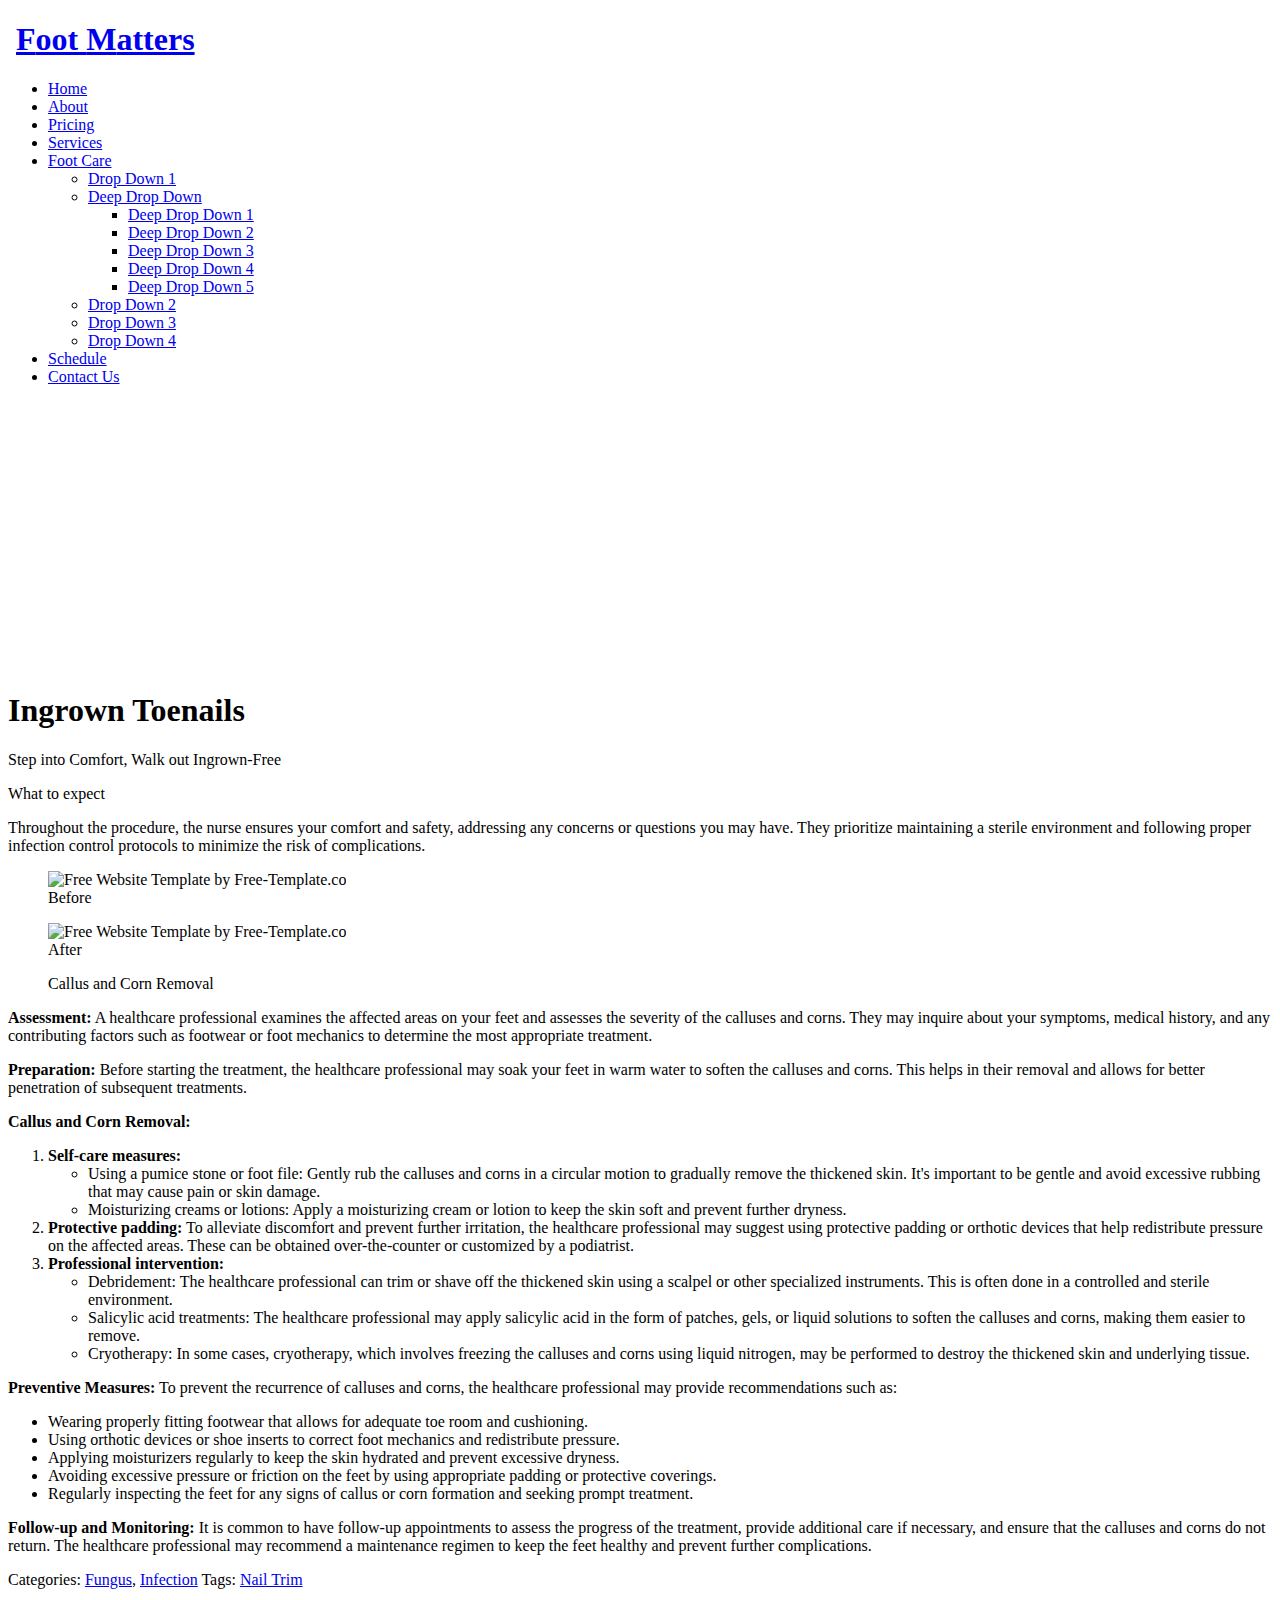
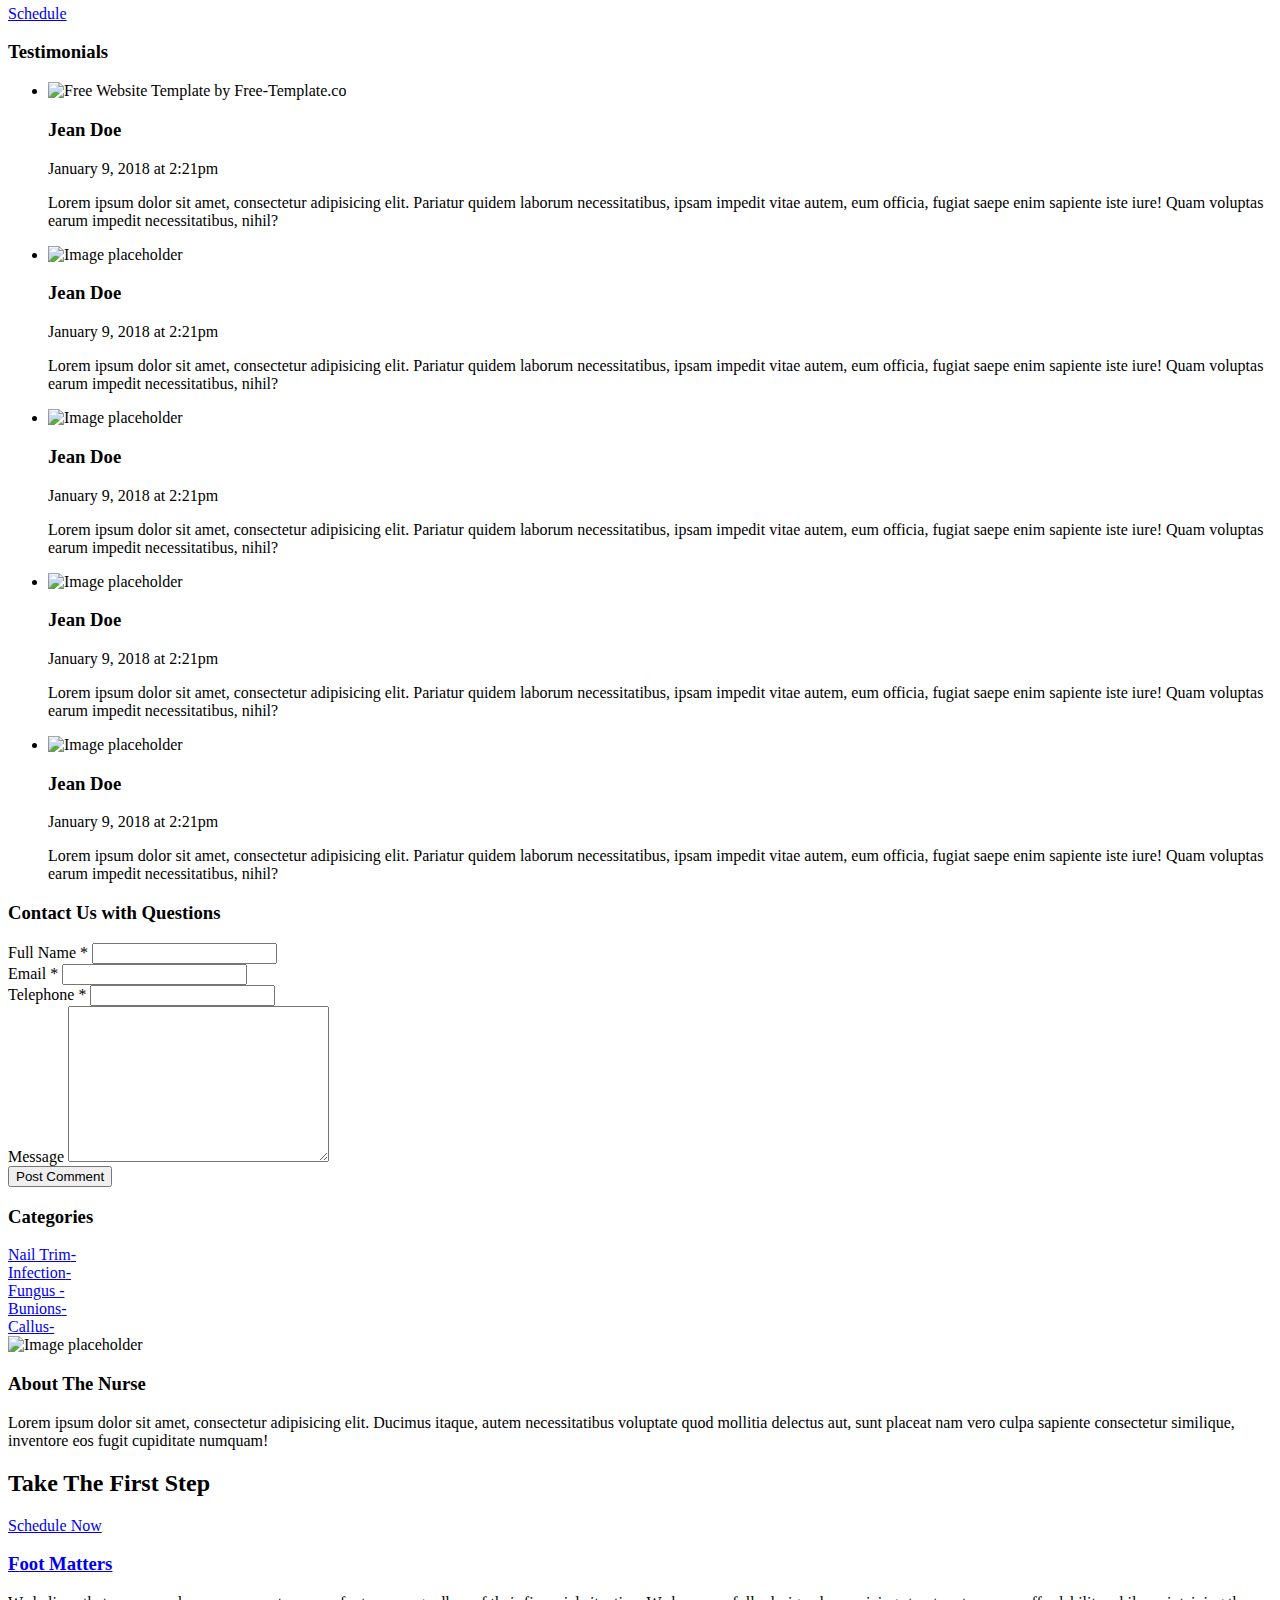
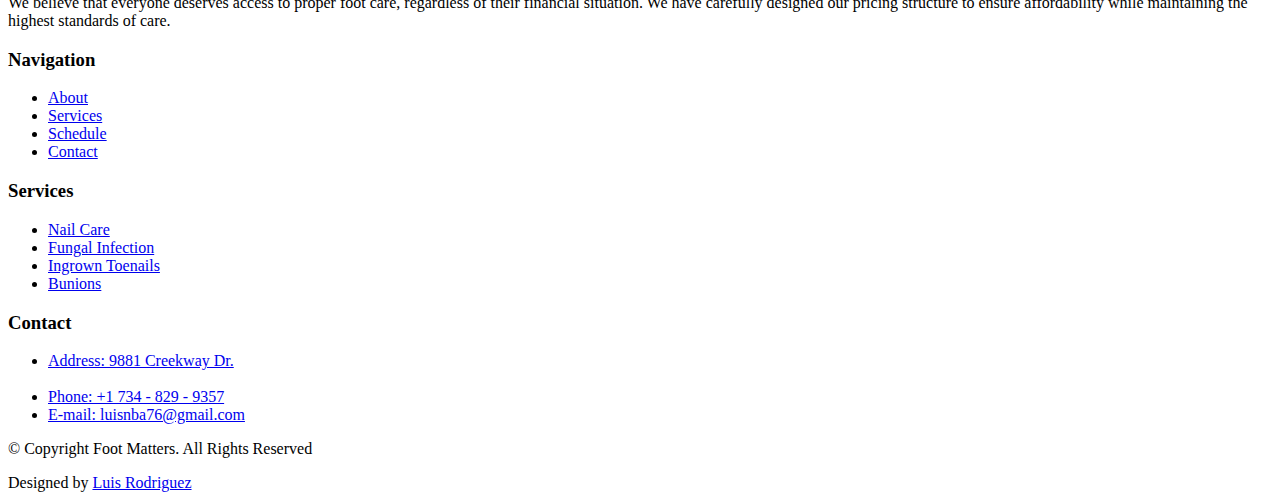
==== blog-callus.html @ 432660a7 "Add files via upload" ====
<!DOCTYPE html>
<html lang="en">

<head>
  <meta charset="utf-8">
  <meta content="width=device-width, initial-scale=1.0" name="viewport">

  <title>Foot matters | Home</title>
  <meta content="" name="description">
  <meta content="" name="keywords">

  <!-- Favicons -->
  <link href="assets/img/footlogoo1.png" rel="icon">
  <link href="assets/img/footlogoo1.png" rel="apple-touch-icon">

  <!-- Google Fonts -->
  <link href="https://fonts.googleapis.com/css?family=Roboto:300,300i,400,400i,500,500i,600,600i,700,700i|Poppins:300,300i,400,400i,500,500i,600,600i,700,700i" rel="stylesheet">
  <link rel="preconnect" href="https://fonts.googleapis.com">
<link rel="preconnect" href="https://fonts.gstatic.com" crossorigin>
<link href="https://fonts.googleapis.com/css2?family=Great+Vibes&display=swap" rel="stylesheet">

  <!-- Vendor CSS Files -->
  <link href="assets/vendor/aos/aos.css" rel="stylesheet">
  <link href="assets/vendor/bootstrap/css/bootstrap.min.css" rel="stylesheet">
  <link href="assets/vendor/bootstrap-icons/bootstrap-icons.css" rel="stylesheet">
  <link href="assets/vendor/boxicons/css/boxicons.min.css" rel="stylesheet">
  <link href="assets/vendor/swiper/swiper-bundle.min.css" rel="stylesheet">

  <!-- Template Main CSS File -->
  <link href="assets/css/style.css" rel="stylesheet">

  <!-- =======================================================
  Luis Rodriguez
  ======================================================== -->
</head>

<body>

  <!-- ======= Header ======= -->
  <header id="header" class="fixed-top d-flex align-items-center">
    <div class="container d-flex justify-content-between align-items-center">

      <div class="logo">
        <h1><a href="index.html"><img src="assets/img/whitelogo.png" alt="" class="img-fluid"></a>&nbsp;<a href="index.html"><span class="let">F</span>oot <span class="let">M</span>atters</a></h1>
        <!-- Uncomment below if you prefer to use an image logo -->
        
      </div>

      <nav id="navbar" class="navbar">
        <ul>
          <li><a href="index.html">Home</a></li>
          <li><a href="features.html">About</a></li>
          <li><a href="pricing.html">Pricing</a></li>
          <li><a class="active " href="blog.html">Services</a></li>
          <li class="dropdown"><a href="#"><span>Foot Care</span> <i class="bi bi-chevron-down"></i></a>
            <ul>
              <li><a href="#">Drop Down 1</a></li>
              <li class="dropdown"><a href="#"><span>Deep Drop Down</span> <i class="bi bi-chevron-right"></i></a>
                <ul>
                  <li><a href="#">Deep Drop Down 1</a></li>
                  <li><a href="#">Deep Drop Down 2</a></li>
                  <li><a href="#">Deep Drop Down 3</a></li>
                  <li><a href="#">Deep Drop Down 4</a></li>
                  <li><a href="#">Deep Drop Down 5</a></li>
                </ul>
              </li>
              <li><a href="#">Drop Down 2</a></li>
              <li><a href="#">Drop Down 3</a></li>
              <li><a href="#">Drop Down 4</a></li>
            </ul>
          </li>
          <li><a href="https://foot-matters.ca1.cliniko.com/users/sign_in">Schedule</a></li>
          <li><a href="contact.html">Contact Us</a></li>
        </ul>
        <i class="bi bi-list mobile-nav-toggle"></i>
      </nav><!-- .navbar -->

    </div>
  </header><!-- End Header -->
  <main id="main">

    <!-- ======= Single Blog Section ======= -->
    <section class="hero-section inner-page">
      <div class="wave">

        <svg width="1920px" height="265px" viewBox="0 0 1920 265" version="1.1" xmlns="http://www.w3.org/2000/svg" xmlns:xlink="http://www.w3.org/1999/xlink">
          <g id="Page-1" stroke="none" stroke-width="1" fill="none" fill-rule="evenodd">
            <g id="Apple-TV" transform="translate(0.000000, -402.000000)" fill="#FFFFFF">
              <path d="M0,439.134243 C175.04074,464.89273 327.944386,477.771974 458.710937,477.771974 C654.860765,477.771974 870.645295,442.632362 1205.9828,410.192501 C1429.54114,388.565926 1667.54687,411.092417 1920,477.771974 L1920,667 L1017.15166,667 L0,667 L0,439.134243 Z" id="Path"></path>
            </g>
          </g>
        </svg>

      </div>

      <div class="container">
        <div class="row align-items-center">
          <div class="col-12">
            <div class="row justify-content-center">
              <div class="col-md-10 text-center hero-text">
                <h1 data-aos="fade-up" data-aos-delay="">Ingrown Toenails</h1>
                <p class="mb-5" data-aos="fade-up" data-aos-delay="100">Step into Comfort, Walk out Ingrown-Free</p>
              </div>
            </div>
          </div>
        </div>
      </div>

    </section>

    <section class="site-section mb-4">
      <div class="container">
        <div class="row">
          <div class="col-md-8 blog-content">

            <p class="lead mb-5">What to expect</p>
            <p>
              Throughout the procedure, the nurse ensures your comfort and safety, addressing any concerns or questions you may have. They prioritize maintaining a sterile environment and following proper infection control protocols to minimize the risk of complications.
            </p>

            <div class="row mb-5">
              <div class="col-md-6">
                <figure><img src="assets/img/callusb4.png" alt="Free Website Template by Free-Template.co" class="img-fluid">
                  <figcaption>Before</figcaption>
                </figure>
              </div>
              <div class="col-md-6">
                <figure><img src="assets/img/callusafter1.png" alt="Free Website Template by Free-Template.co" class="img-fluid">
                  <figcaption>After</figcaption>
                </figure>
              </div>
            </div>

            <blockquote>
              <p>
              Callus and Corn Removal
              </p>
            </blockquote>
            <p><strong>Assessment:</strong> A healthcare professional examines the affected areas on your feet and assesses the severity of the calluses and corns. They may inquire about your symptoms, medical history, and any contributing factors such as footwear or foot mechanics to determine the most appropriate treatment.</p>

            <p><strong>Preparation:</strong> Before starting the treatment, the healthcare professional may soak your feet in warm water to soften the calluses and corns. This helps in their removal and allows for better penetration of subsequent treatments.</p>
            
            <p><strong>Callus and Corn Removal:</strong></p>
            <ol>
              <li><strong>Self-care measures:</strong>
                <ul>
                  <li>Using a pumice stone or foot file: Gently rub the calluses and corns in a circular motion to gradually remove the thickened skin. It's important to be gentle and avoid excessive rubbing that may cause pain or skin damage.</li>
                  <li>Moisturizing creams or lotions: Apply a moisturizing cream or lotion to keep the skin soft and prevent further dryness.</li>
                </ul>
              </li>
              
              <li><strong>Protective padding:</strong> To alleviate discomfort and prevent further irritation, the healthcare professional may suggest using protective padding or orthotic devices that help redistribute pressure on the affected areas. These can be obtained over-the-counter or customized by a podiatrist.</li>
              
              <li><strong>Professional intervention:</strong>
                <ul>
                  <li>Debridement: The healthcare professional can trim or shave off the thickened skin using a scalpel or other specialized instruments. This is often done in a controlled and sterile environment.</li>
                  <li>Salicylic acid treatments: The healthcare professional may apply salicylic acid in the form of patches, gels, or liquid solutions to soften the calluses and corns, making them easier to remove.</li>
                  <li>Cryotherapy: In some cases, cryotherapy, which involves freezing the calluses and corns using liquid nitrogen, may be performed to destroy the thickened skin and underlying tissue.</li>
                </ul>
              </li>
            </ol>
            
            <p><strong>Preventive Measures:</strong> To prevent the recurrence of calluses and corns, the healthcare professional may provide recommendations such as:</p>
            <ul>
              <li>Wearing properly fitting footwear that allows for adequate toe room and cushioning.</li>
              <li>Using orthotic devices or shoe inserts to correct foot mechanics and redistribute pressure.</li>
              <li>Applying moisturizers regularly to keep the skin hydrated and prevent excessive dryness.</li>
              <li>Avoiding excessive pressure or friction on the feet by using appropriate padding or protective coverings.</li>
              <li>Regularly inspecting the feet for any signs of callus or corn formation and seeking prompt treatment.</li>
            </ul>
            
            <p><strong>Follow-up and Monitoring:</strong> It is common to have follow-up appointments to assess the progress of the treatment, provide additional care if necessary, and ensure that the calluses and corns do not return. The healthcare professional may recommend a maintenance regimen to keep the feet healthy and prevent further complications.</p>
            
            <!-- <p>Id similique, rem ipsam accusantium iusto dolores sit velit ex quas ea atque, molestiae. Sint, sed. Quisquam, suscipit! Quisquam quibusdam maiores fugiat eligendi eius consequuntur, molestiae saepe commodi expedita nemo!</p> -->
            <div class="pt-5">
              <p>Categories: <a href="#">Fungus</a>, <a href="#">Infection</a> Tags: <a href="#">Nail Trim</a>

                <p><a href="https://foot-matters.ca1.cliniko.com/users/sign_in" target="_blank" class="btn btn-primary btn-sm">Schedule</a></p>
            </div>

            <div class="pt-5">
              <h3 class="mb-5">Testimonials</h3>
              <ul class="comment-list">
                <li class="comment">
                  <div class="vcard bio">
                    <img src="assets/img/person_1.jpg" alt="Free Website Template by Free-Template.co">
                  </div>
                  <div class="comment-body">
                    <h3>Jean Doe</h3>
                    <div class="meta">January 9, 2018 at 2:21pm</div>
                    <p>Lorem ipsum dolor sit amet, consectetur adipisicing elit. Pariatur quidem laborum necessitatibus, ipsam impedit vitae autem, eum officia, fugiat saepe enim sapiente iste iure! Quam voluptas earum impedit necessitatibus, nihil?</p>
                    <!-- <p><a href="#" class="reply">Reply</a></p> -->
                  </div>
                </li>

                <li class="comment">
                  <div class="vcard bio">
                    <img src="assets/img/person_1.jpg" alt="Image placeholder">
                  </div>
                  <div class="comment-body">
                    <h3>Jean Doe</h3>
                    <div class="meta">January 9, 2018 at 2:21pm</div>
                    <p>Lorem ipsum dolor sit amet, consectetur adipisicing elit. Pariatur quidem laborum necessitatibus, ipsam impedit vitae autem, eum officia, fugiat saepe enim sapiente iste iure! Quam voluptas earum impedit necessitatibus, nihil?</p>
                    <!-- <p><a href="#" class="reply">Reply</a></p> -->
                  </div>

                  <li class="comment">
                    <div class="vcard bio">
                      <img src="assets/img/person_1.jpg" alt="Image placeholder">
                    </div>
                    <div class="comment-body">
                      <h3>Jean Doe</h3>
                      <div class="meta">January 9, 2018 at 2:21pm</div>
                      <p>Lorem ipsum dolor sit amet, consectetur adipisicing elit. Pariatur quidem laborum necessitatibus, ipsam impedit vitae autem, eum officia, fugiat saepe enim sapiente iste iure! Quam voluptas earum impedit necessitatibus, nihil?</p>
                      <!-- <p><a href="#" class="reply">Reply</a></p> -->
                    </div>
                  </li>

                  <li class="comment">
                    <div class="vcard bio">
                      <img src="assets/img/person_1.jpg" alt="Image placeholder">
                    </div>
                    <div class="comment-body">
                      <h3>Jean Doe</h3>
                      <div class="meta">January 9, 2018 at 2:21pm</div>
                      <p>Lorem ipsum dolor sit amet, consectetur adipisicing elit. Pariatur quidem laborum necessitatibus, ipsam impedit vitae autem, eum officia, fugiat saepe enim sapiente iste iure! Quam voluptas earum impedit necessitatibus, nihil?</p>
                      <!-- <p><a href="#" class="reply">Reply</a></p> -->
                    </div>
                  </li>

                
                </li>

                <li class="comment">
                  <div class="vcard bio">
                    <img src="assets/img/person_1.jpg" alt="Image placeholder">
                  </div>
                  <div class="comment-body">
                    <h3>Jean Doe</h3>
                    <div class="meta">January 9, 2018 at 2:21pm</div>
                    <p>Lorem ipsum dolor sit amet, consectetur adipisicing elit. Pariatur quidem laborum necessitatibus, ipsam impedit vitae autem, eum officia, fugiat saepe enim sapiente iste iure! Quam voluptas earum impedit necessitatibus, nihil?</p>
                    <!-- <p><a href="#" class="reply">Reply</a></p> -->
                  </div>
                </li>
              </ul>
              <!-- END comment-list -->

              <div class="comment-form-wrap pt-5">
                <h3 class="mb-5">Contact Us with Questions</h3>
                <form action="#" class="">
                  <div class="form-group">
                    <label for="name">Full Name *</label>
                    <input type="text" class="form-control" id="name">
                  </div>
                  <div class="form-group mt-3">
                    <label for="email">Email *</label>
                    <input type="email" class="form-control" id="email">
                  </div>
                  <div class="form-group mt-3">
                    <label for="website">Telephone *</label>
                    <input type="tel" class="form-control" id="website">
                  </div>

                  <div class="form-group mt-3">
                    <label for="message">Message</label>
                    <textarea name="" id="message" cols="30" rows="10" class="form-control"></textarea>
                  </div>
                  <div class="form-group mt-3">
                    <input type="submit" value="Post Comment" class="btn btn-primary">
                  </div>

                </form>
              </div>
            </div>

          </div>
          <div class="col-md-4 sidebar">
            <div class="sidebar-box">

              
              <!-- <form action="#" class="search-form">
                <div class="form-group">
                  <span class="icon fa fa-search"></span>
                  <input type="text" class="form-control" placeholder="Type a keyword and hit enter">
                </div>
              </form> -->

            </div>
            <div class="sidebar-box">
              <div class="categories">
                <h3>Categories</h3>
                <li><a href="#">Nail Trim<span>-</span></a></li>
                <li><a href="#">Infection<span>-</span></a></li>
                <li><a href="#">Fungus <span>-</span></a></li>
                <li><a href="#">Bunions<span>-</span></a></li>
                <li><a href="#">Callus<span>-</span></a></li>
              </div>
            </div>
            <div class="sidebar-box">
              <img src="assets/img/person_1.jpg" alt="Image placeholder" class="img-fluid mb-4">
              <h3>About The Nurse</h3>
              <p>Lorem ipsum dolor sit amet, consectetur adipisicing elit. Ducimus itaque, autem necessitatibus voluptate quod mollitia delectus aut, sunt placeat nam vero culpa sapiente consectetur similique, inventore eos fugit cupiditate numquam!</p>
              <!-- <p><a href="#" class="btn btn-primary btn-sm">Read More</a></p> -->
            </div>

            <!-- <div class="sidebar-box">
              <h3>Paragraph</h3>
              <p>Lorem ipsum dolor sit amet, consectetur adipisicing elit. Ducimus itaque, autem necessitatibus voluptate quod mollitia delectus aut, sunt placeat nam vero culpa sapiente consectetur similique, inventore eos fugit cupiditate numquam!</p>
            </div> -->
          </div>
        </div>
      </div>
    </section>

     <!-- ======= CTA Section ======= -->
     <section class="section cta-section">
      <div class="container">
        <div class="row align-items-center">
          <div class="col-md-6 me-auto text-center text-md-start mb-5 mb-md-0">
            <h2>Take The First Step</h2>
          </div>
          <div class="col-md-5 text-center text-md-end">
            <p><a href="https://foot-matters.ca1.cliniko.com/users/sign_in" class="btn btn-primary">Schedule Now</a></p>
          </div>
        </div>
      </div>
    </section><!-- End CTA Section -->

  </main><!-- End #main -->

  <!-- ======= Footer ======= -->
  <footer class="footer" role="contentinfo">
    <div class="container">
      <div class="row">
        <div class="col-md-4 mb-4 mb-md-0">
          <h3><img src="assets/img/footlogoo.png" alt="" class="logo1"><a href="index.html"><span class="let">F</span>oot <span class="let">M</span>atters</a></h3>
          <p>  We believe that everyone deserves access to proper foot care, 
            regardless of their financial situation. 
            We have carefully designed our pricing structure to ensure 
            affordability while maintaining the highest standards of care.
          </p>
          <p class="social">
            <a href="#"><span class="bi bi-twitter"></span></a>
            <a href="#"><span class="bi bi-facebook"></span></a>
            <a href="#"><span class="bi bi-instagram"></span></a>
            <a href="#"><span class="bi bi-linkedin"></span></a>
          </p>
        </div>
        <div class="col-md-7 ms-auto">
          <div class="row site-section pt-0">
            <div class="col-md-4 mb-4 mb-md-0">
              <h3>Navigation</h3>
              <ul class="list-unstyled">
                <li><a href="features.html">About</a></li>
                <li><a href="blog.html">Services</a></li>
                <li><a href="https://foot-matters.ca1.cliniko.com/users/sign_in">Schedule</a></li>
                <li><a href="contact.html">Contact</a></li>
              </ul>
            </div>
            <div class="col-md-4 mb-4 mb-md-0">
              <h3>Services</h3>
              <ul class="list-unstyled">
                <li><a href="#">Nail Care</a></li>
                <li><a href="#">Fungal Infection</a></li>
                <li><a href="#">Ingrown Toenails</a></li>
                <li><a href="#">Bunions</a></li>
              </ul>
            </div>
            <div class="col-md-4 mb-4 mb-md-0">
              <h3>Contact</h3>
              <ul class="list-unstyled">
                <li><a href="contact.html">Address: 9881 Creekway Dr.</a></li>

                <br/>
              
                <li><a href="contact.html">Phone: +1 734 - 829 - 9357</a></li>
                
                <li><a href="contact.html">E-mail: <span>luisnba76@gmail.com</span></a></li>
              </ul>
            </div>
          </div>
        </div>
      </div>

      <div class="row justify-content-center text-center">
        <div class="col-md-7">
          <p class="copyright">&copy; Copyright Foot Matters. All Rights Reserved</p>
          <div class="credits">
            <!--
            Luis Rodriguez
          -->
            Designed by <a href="https://luis-portfolio-main.netlify.app/">Luis Rodriguez</a>
          </div>
        </div>
      </div>

    </div>
  </footer>

  <a href="#" class="back-to-top d-flex align-items-center justify-content-center"><i class="bi bi-arrow-up-short"></i></a>

  <!-- Vendor JS Files -->
  <script src="assets/vendor/aos/aos.js"></script>
  <script src="assets/vendor/bootstrap/js/bootstrap.bundle.min.js"></script>
  <script src="assets/vendor/swiper/swiper-bundle.min.js"></script>
  <script src="assets/vendor/php-email-form/validate.js"></script>

  <!-- Template Main JS File -->
  <script src="assets/js/main.js"></script>

</body>

</html>
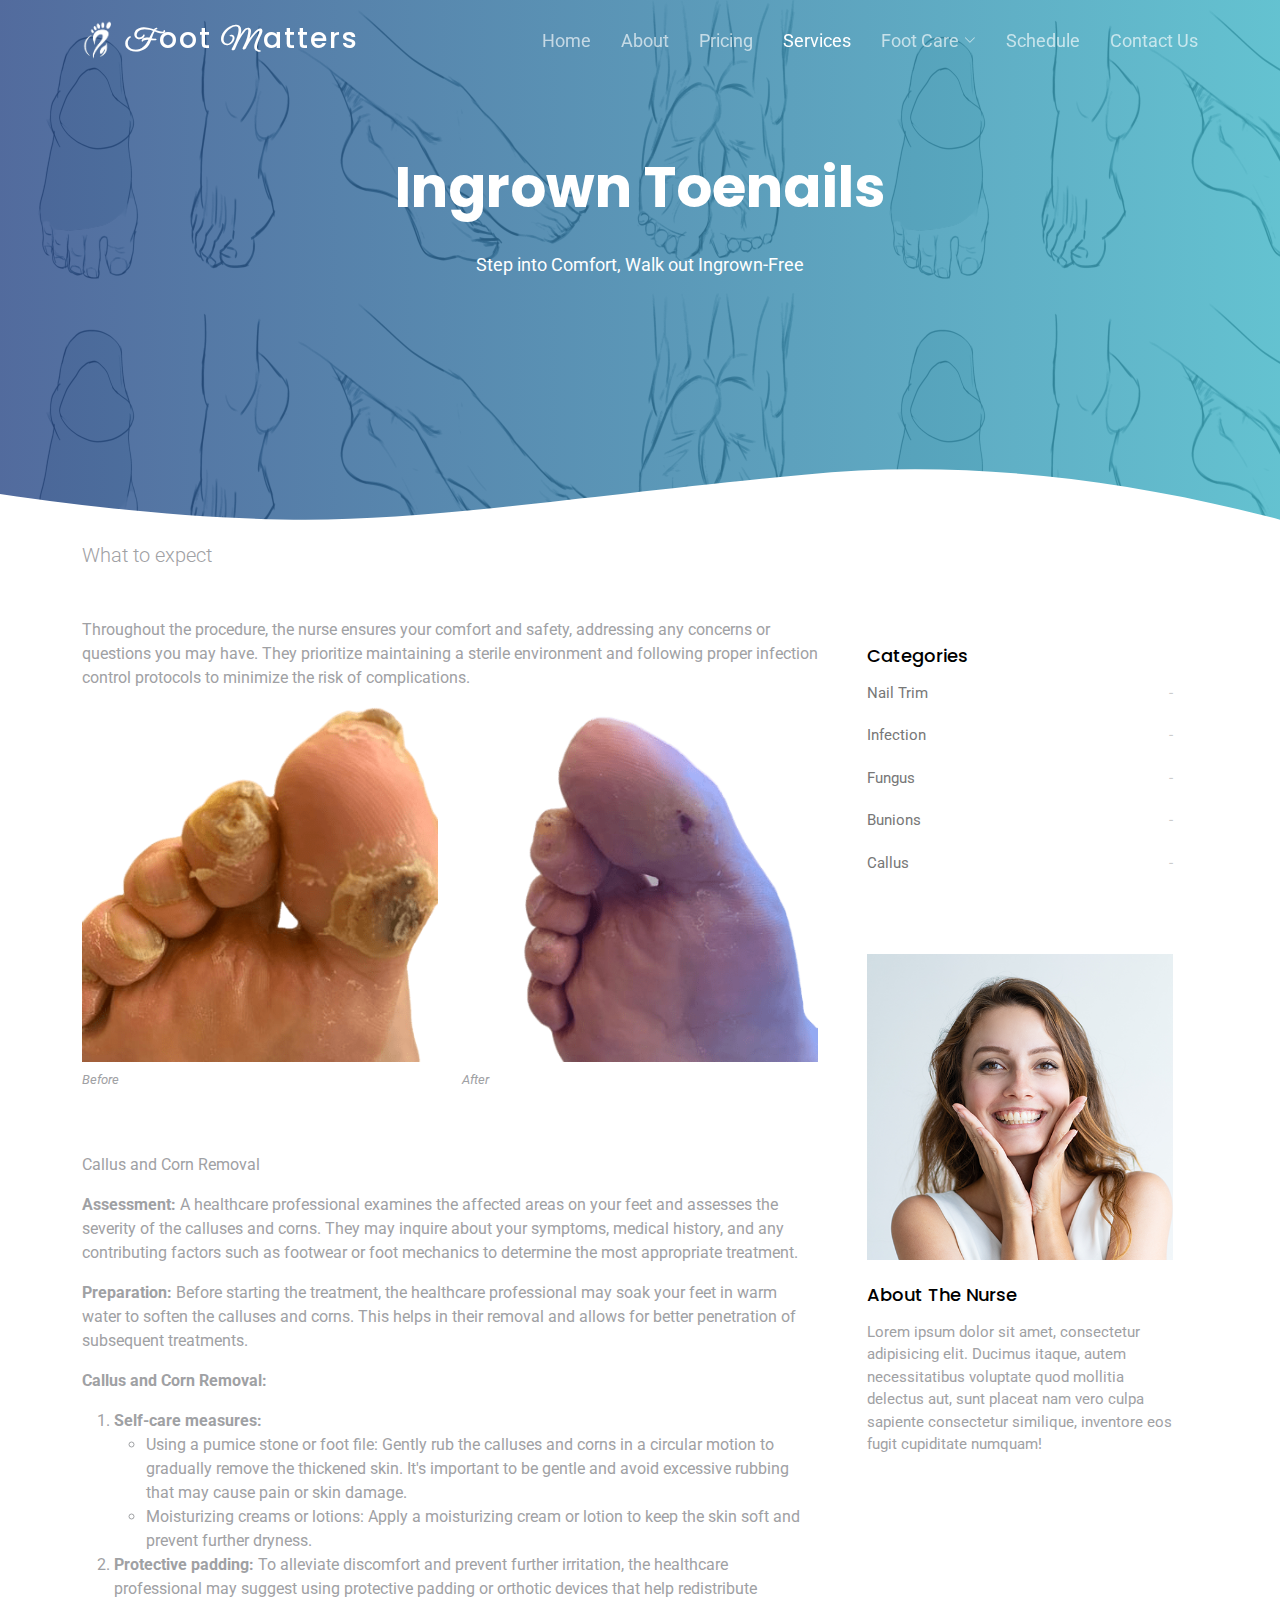
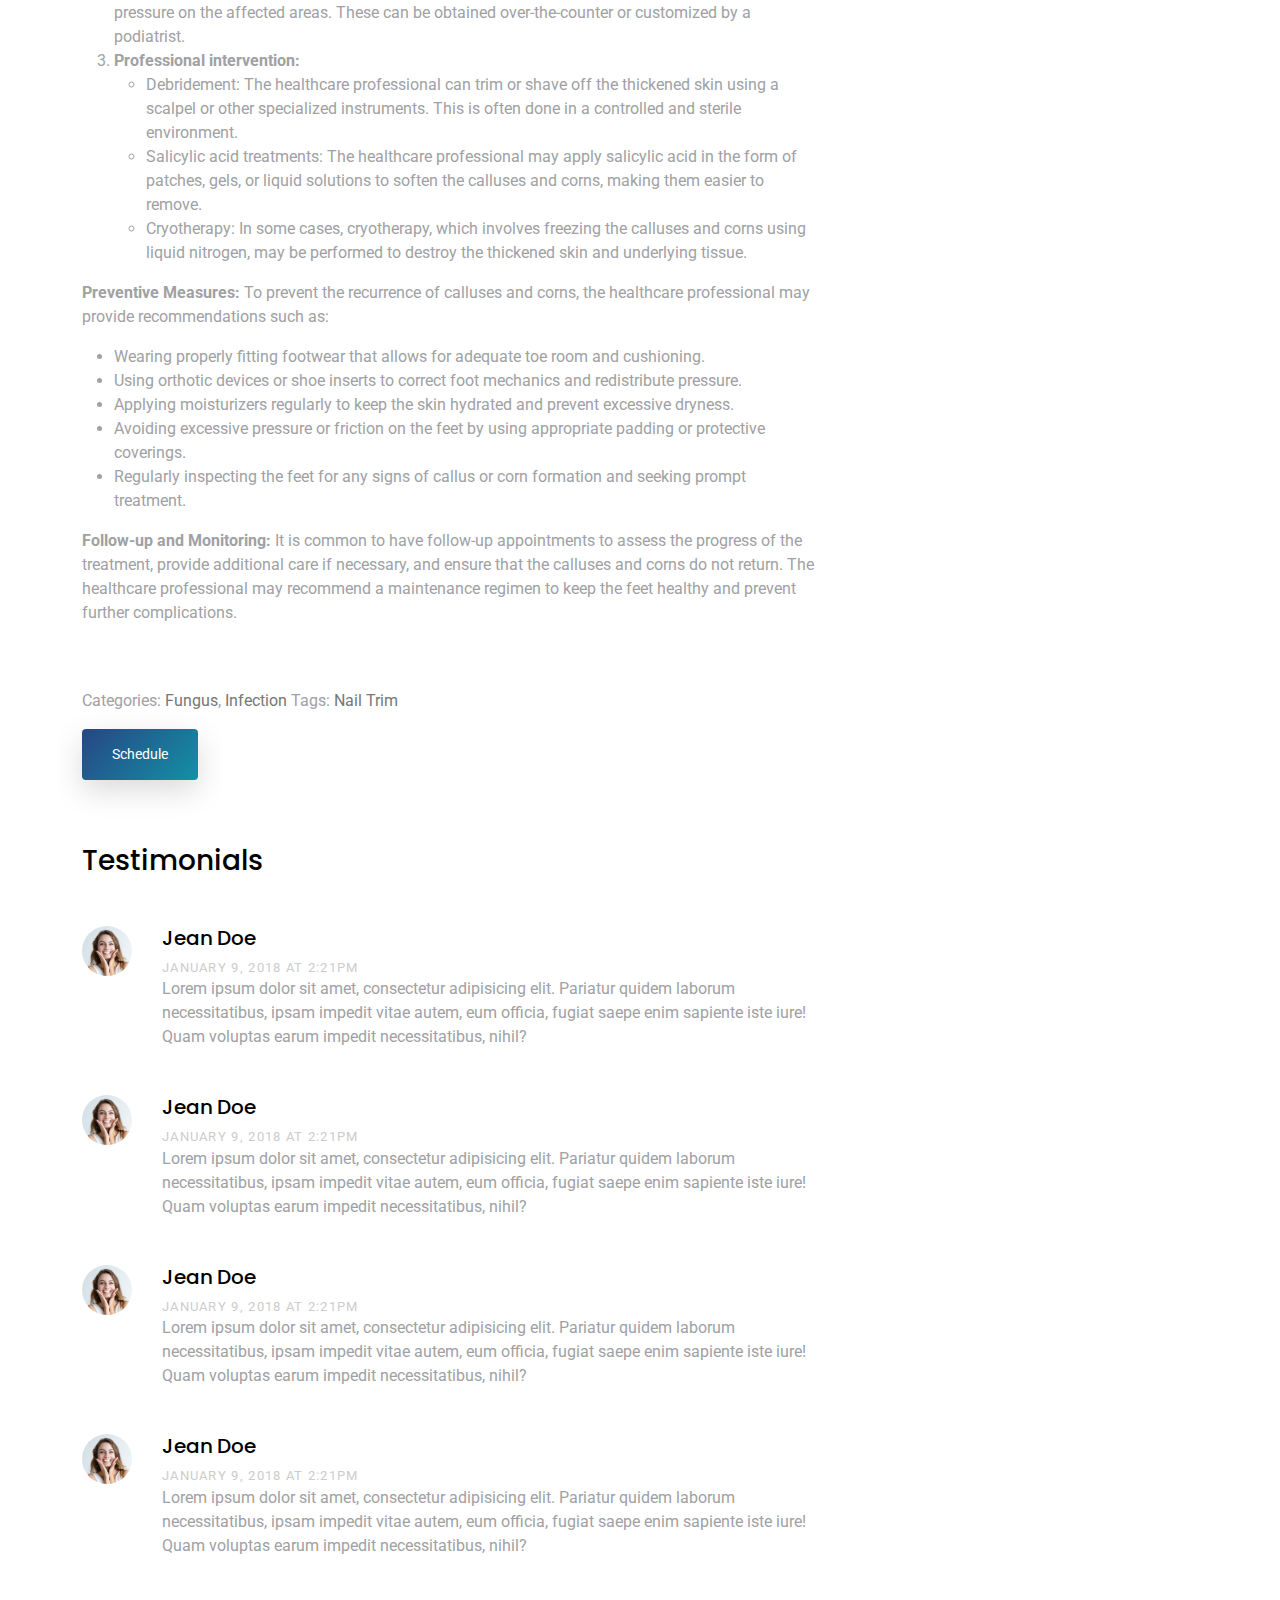
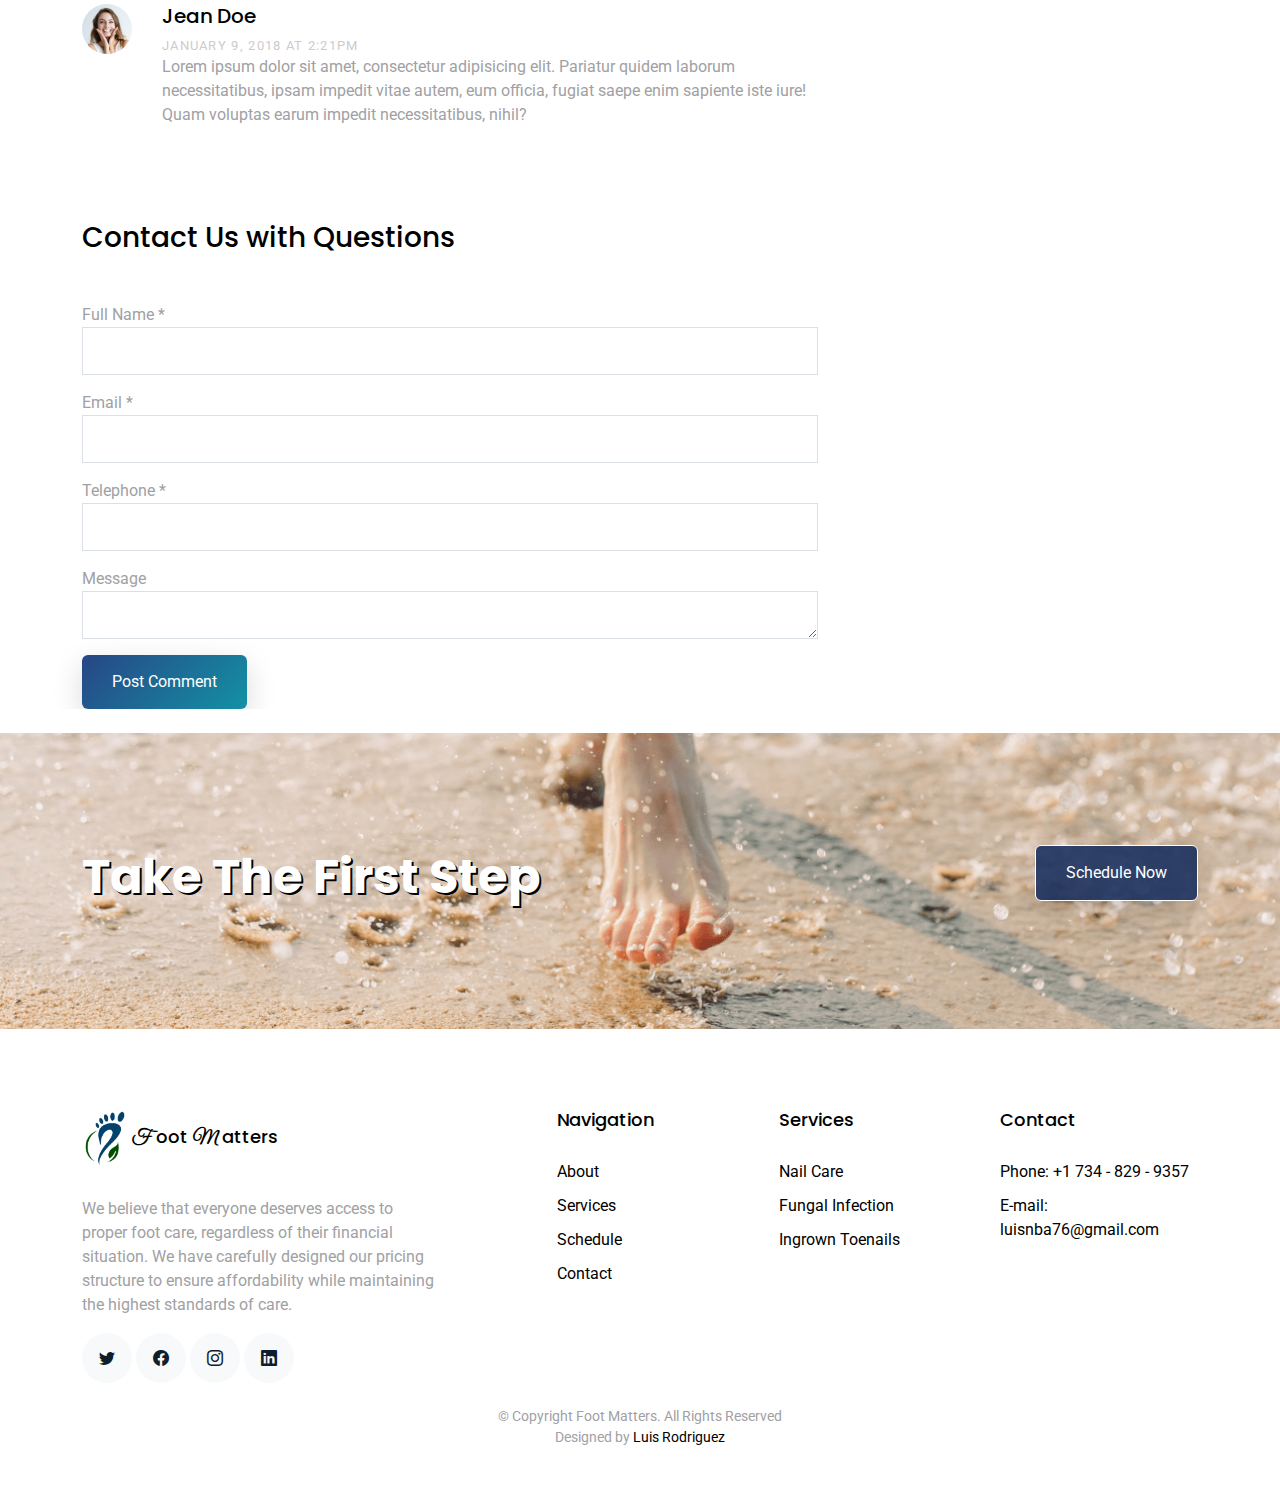
==== commit e24c8009: "Update blog-callus.html" ====
--- a/blog-callus.html
+++ b/blog-callus.html
@@ -363,15 +363,15 @@
                 <li><a href="#">Nail Care</a></li>
                 <li><a href="#">Fungal Infection</a></li>
                 <li><a href="#">Ingrown Toenails</a></li>
-                <li><a href="#">Bunions</a></li>
+<!--                 <li><a href="#">Bunions</a></li> -->
               </ul>
             </div>
             <div class="col-md-4 mb-4 mb-md-0">
               <h3>Contact</h3>
               <ul class="list-unstyled">
-                <li><a href="contact.html">Address: 9881 Creekway Dr.</a></li>
-
-                <br/>
+<!--                 <li><a href="contact.html">Address: 9881 Creekway Dr.</a></li>
+
+                <br/> -->
               
                 <li><a href="contact.html">Phone: +1 734 - 829 - 9357</a></li>
                 
@@ -410,4 +410,4 @@
 
 </body>
 
-</html>+</html>
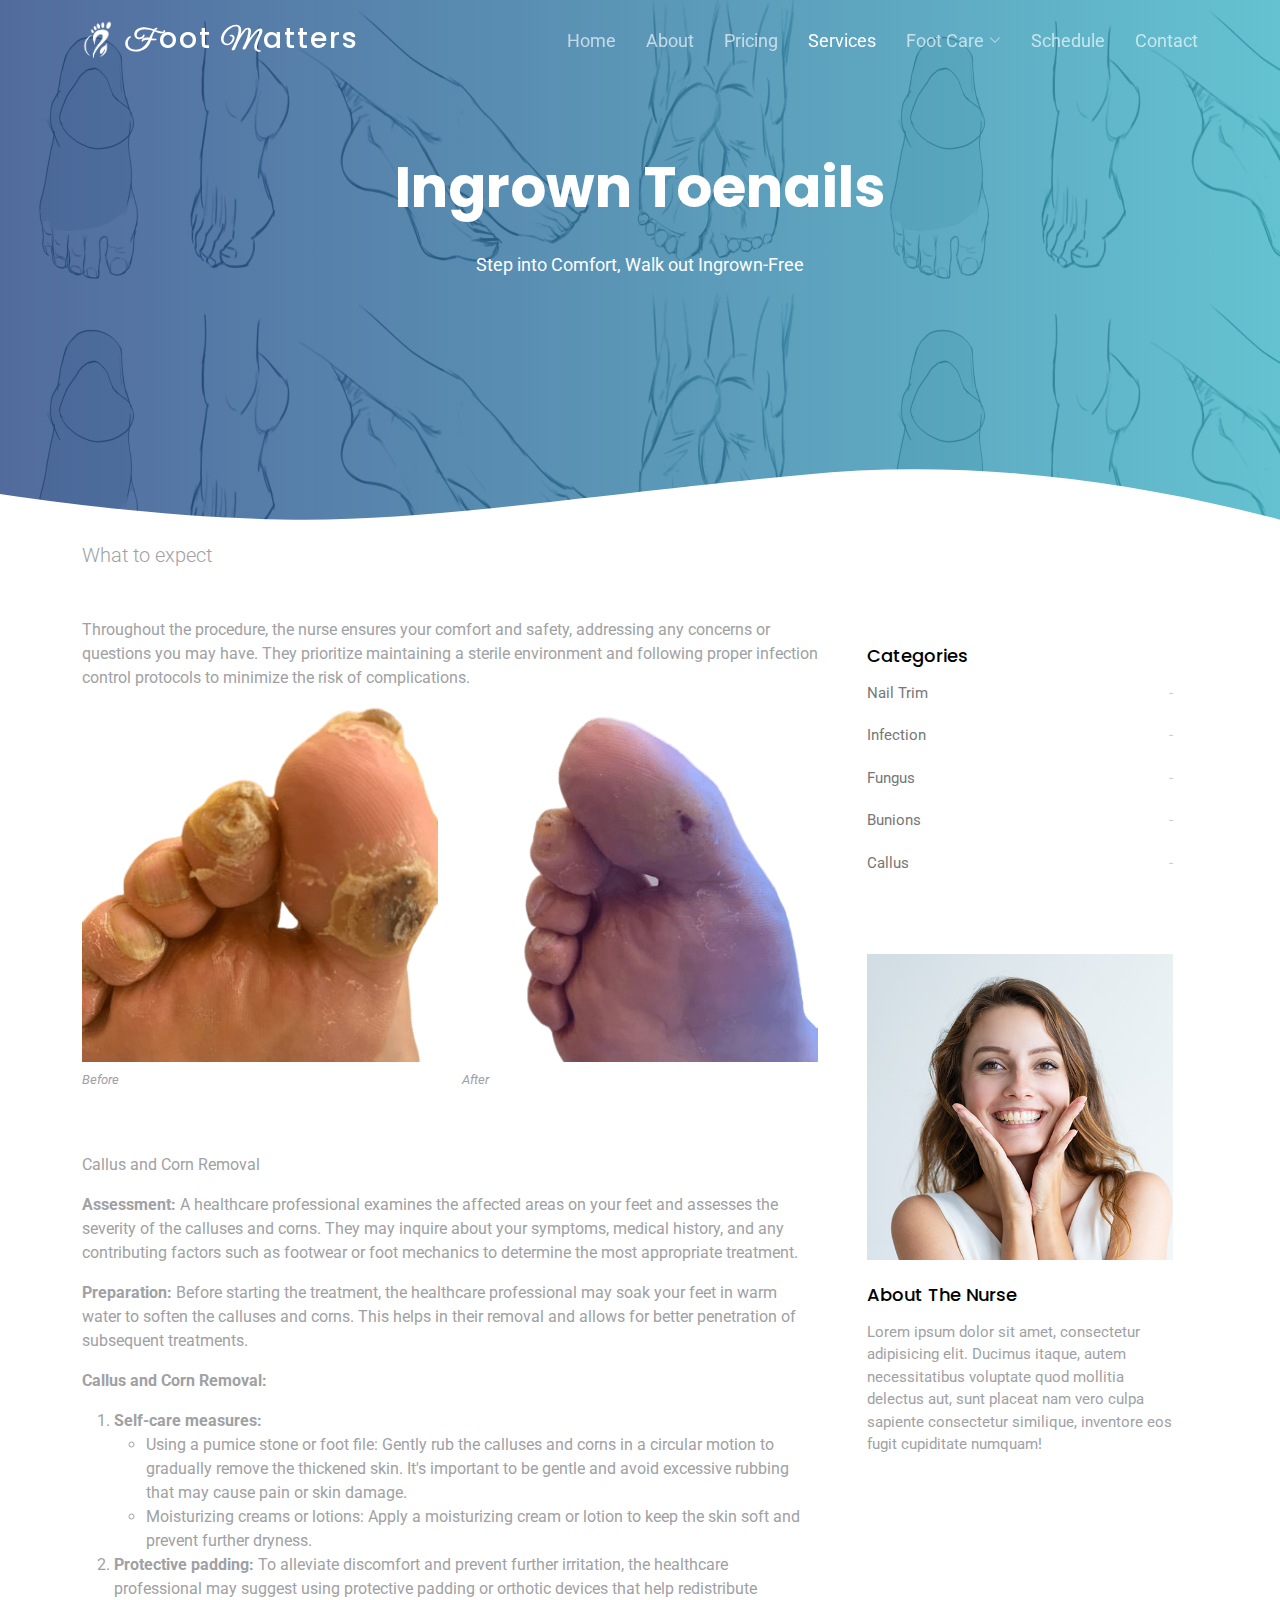
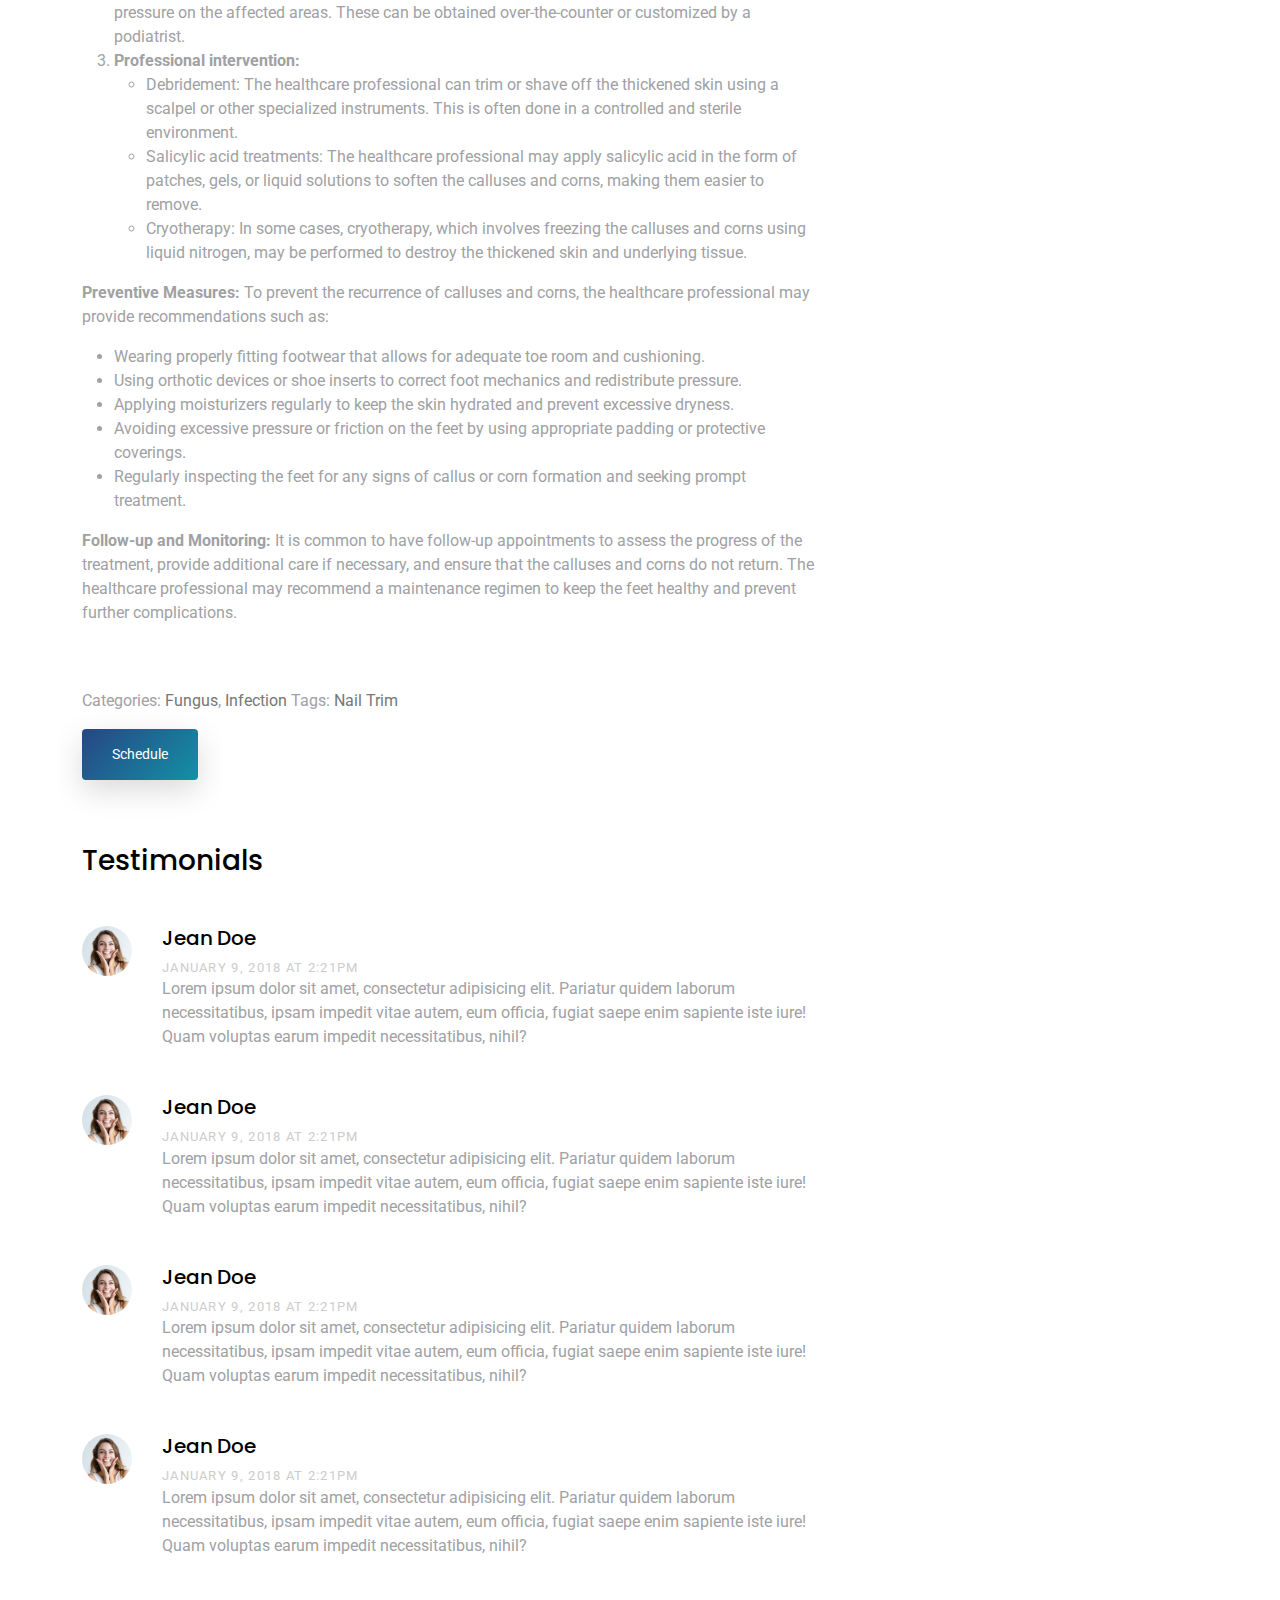
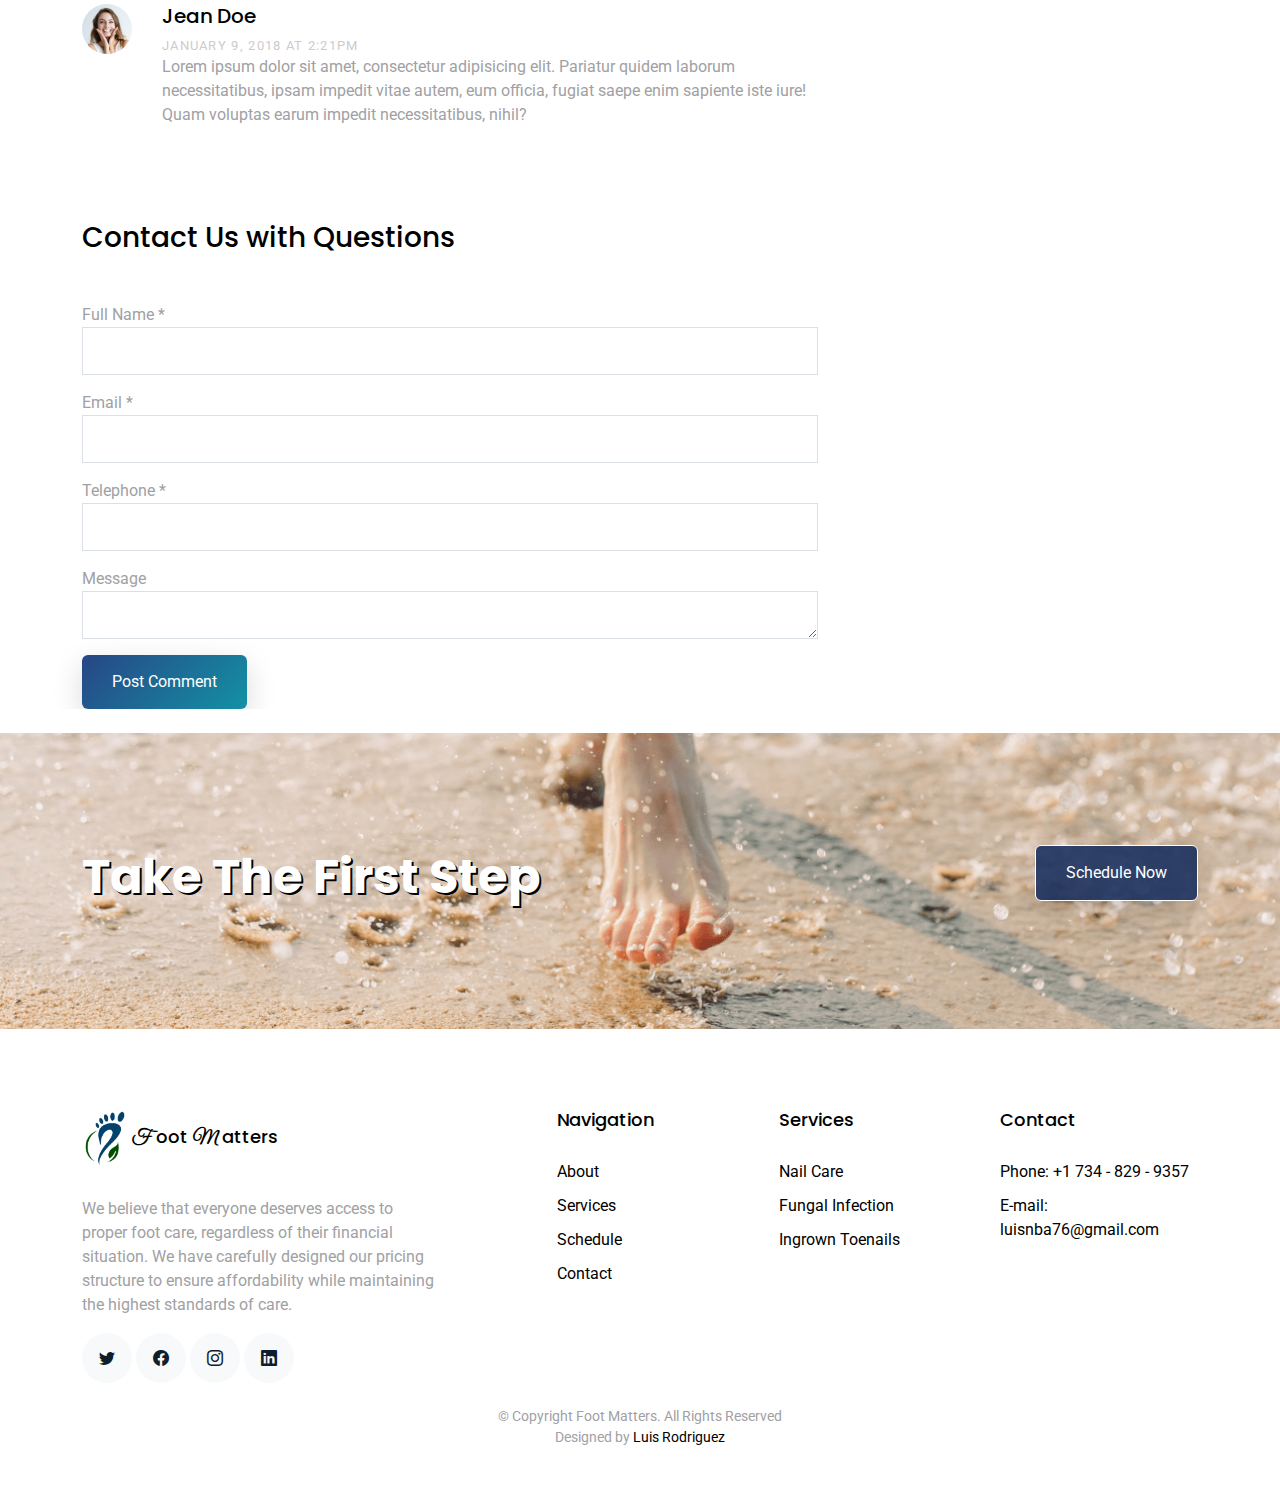
==== commit c3f584b0: "from contact us to contact" ====
--- a/blog-callus.html
+++ b/blog-callus.html
@@ -70,7 +70,7 @@
             </ul>
           </li>
           <li><a href="https://foot-matters.ca1.cliniko.com/users/sign_in">Schedule</a></li>
-          <li><a href="contact.html">Contact Us</a></li>
+          <li><a href="contact.html">Contact</a></li>
         </ul>
         <i class="bi bi-list mobile-nav-toggle"></i>
       </nav><!-- .navbar -->
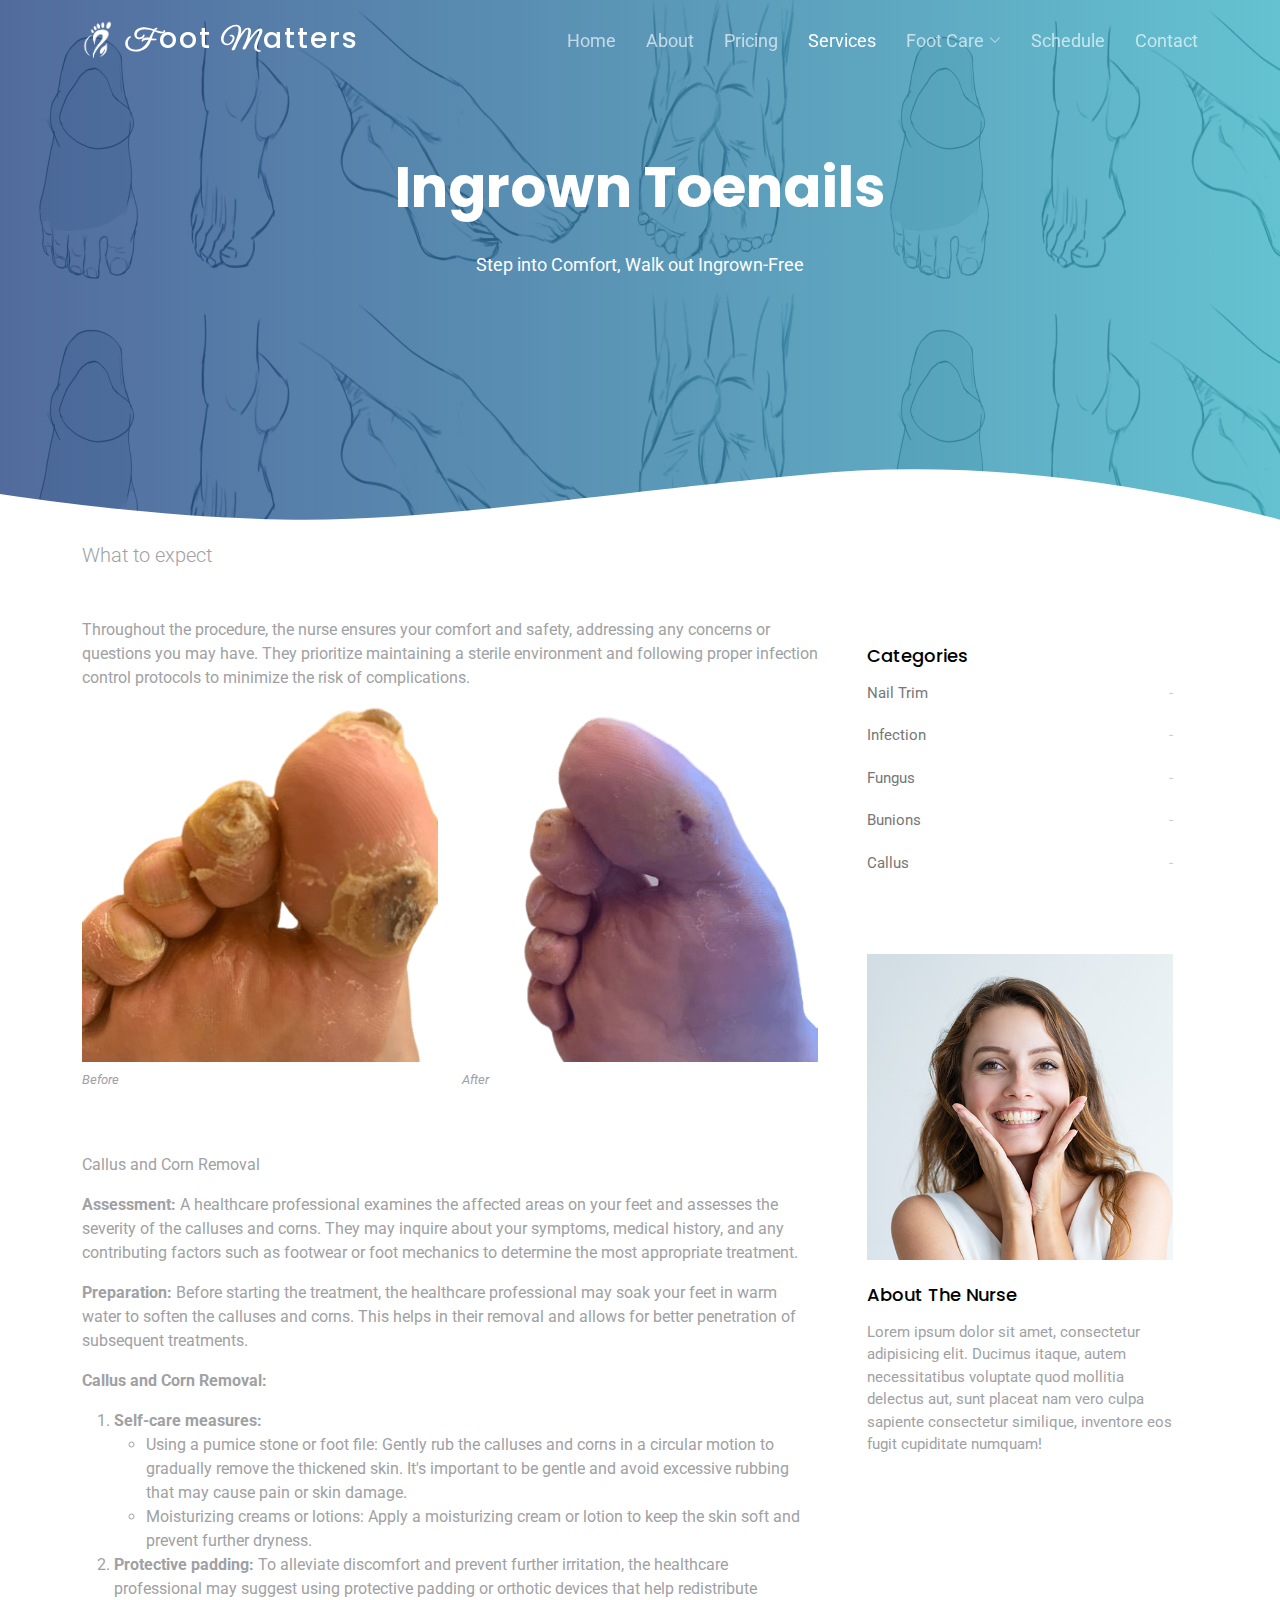
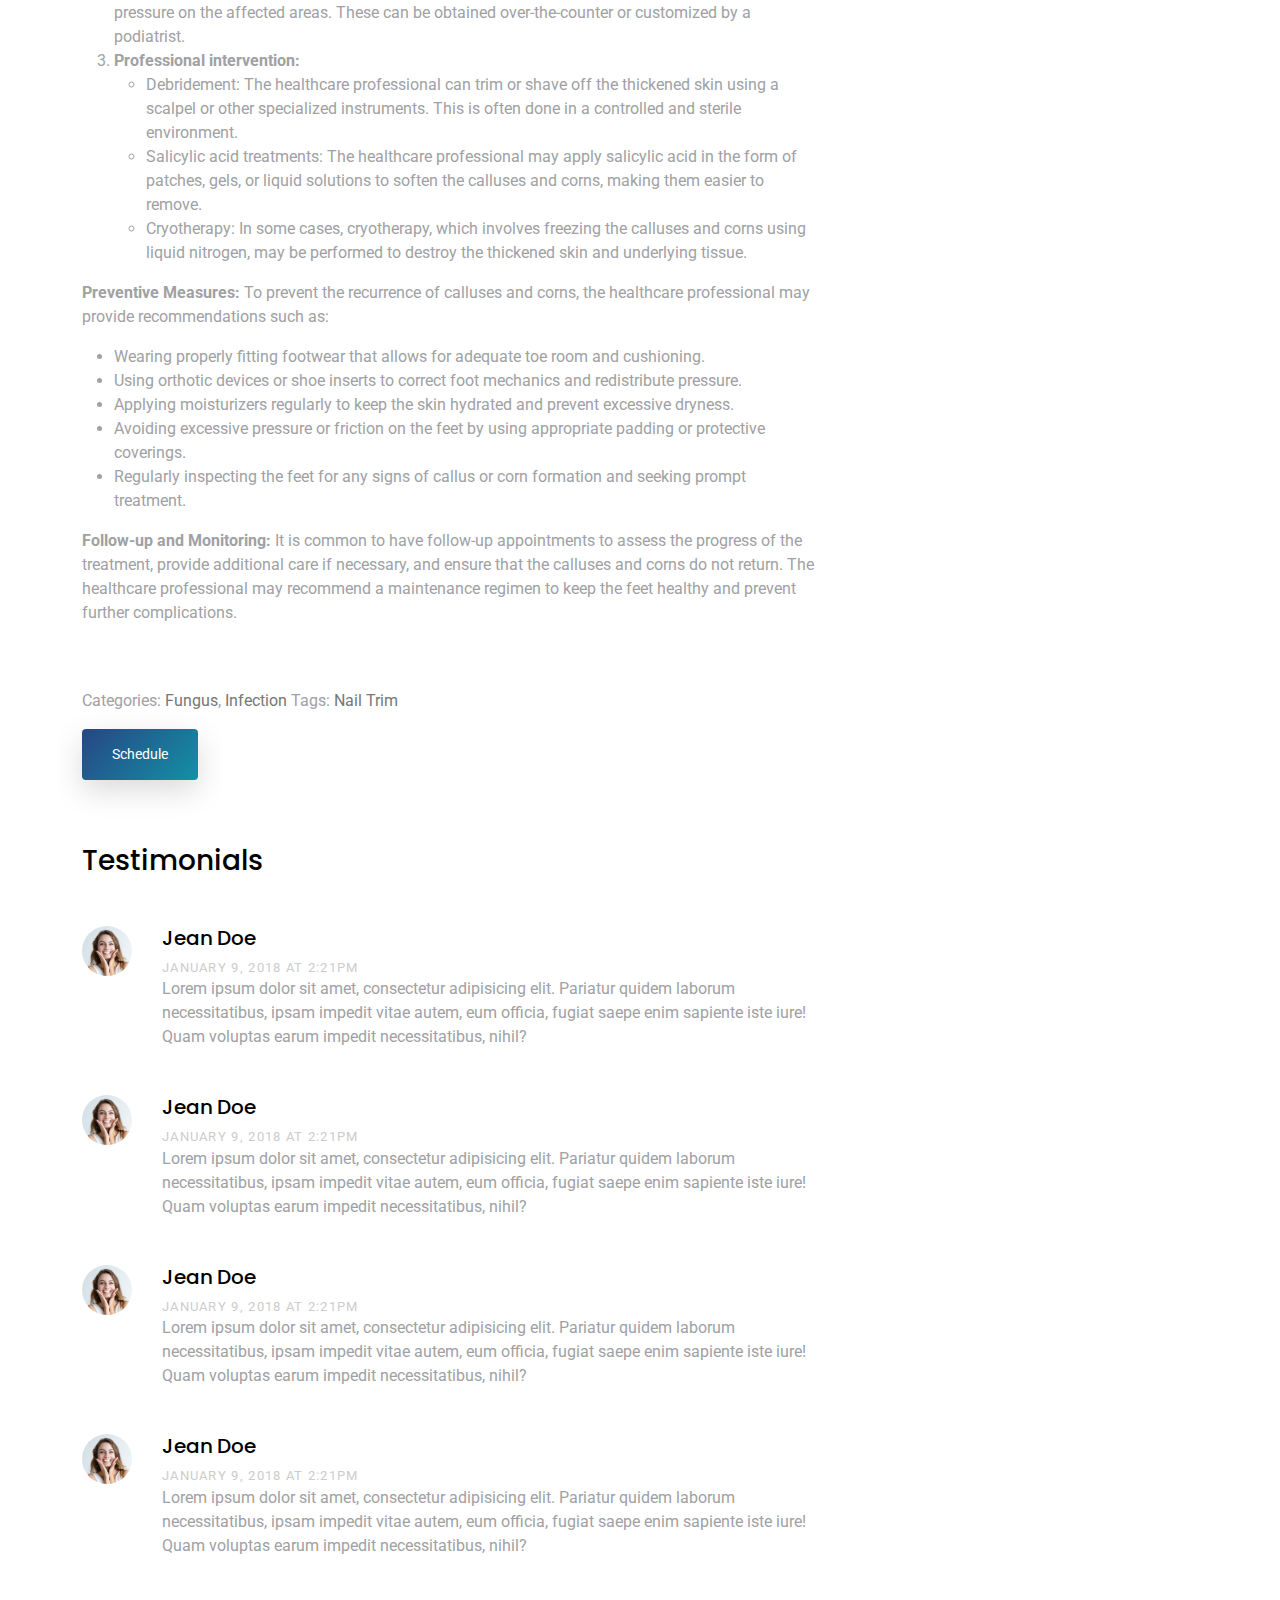
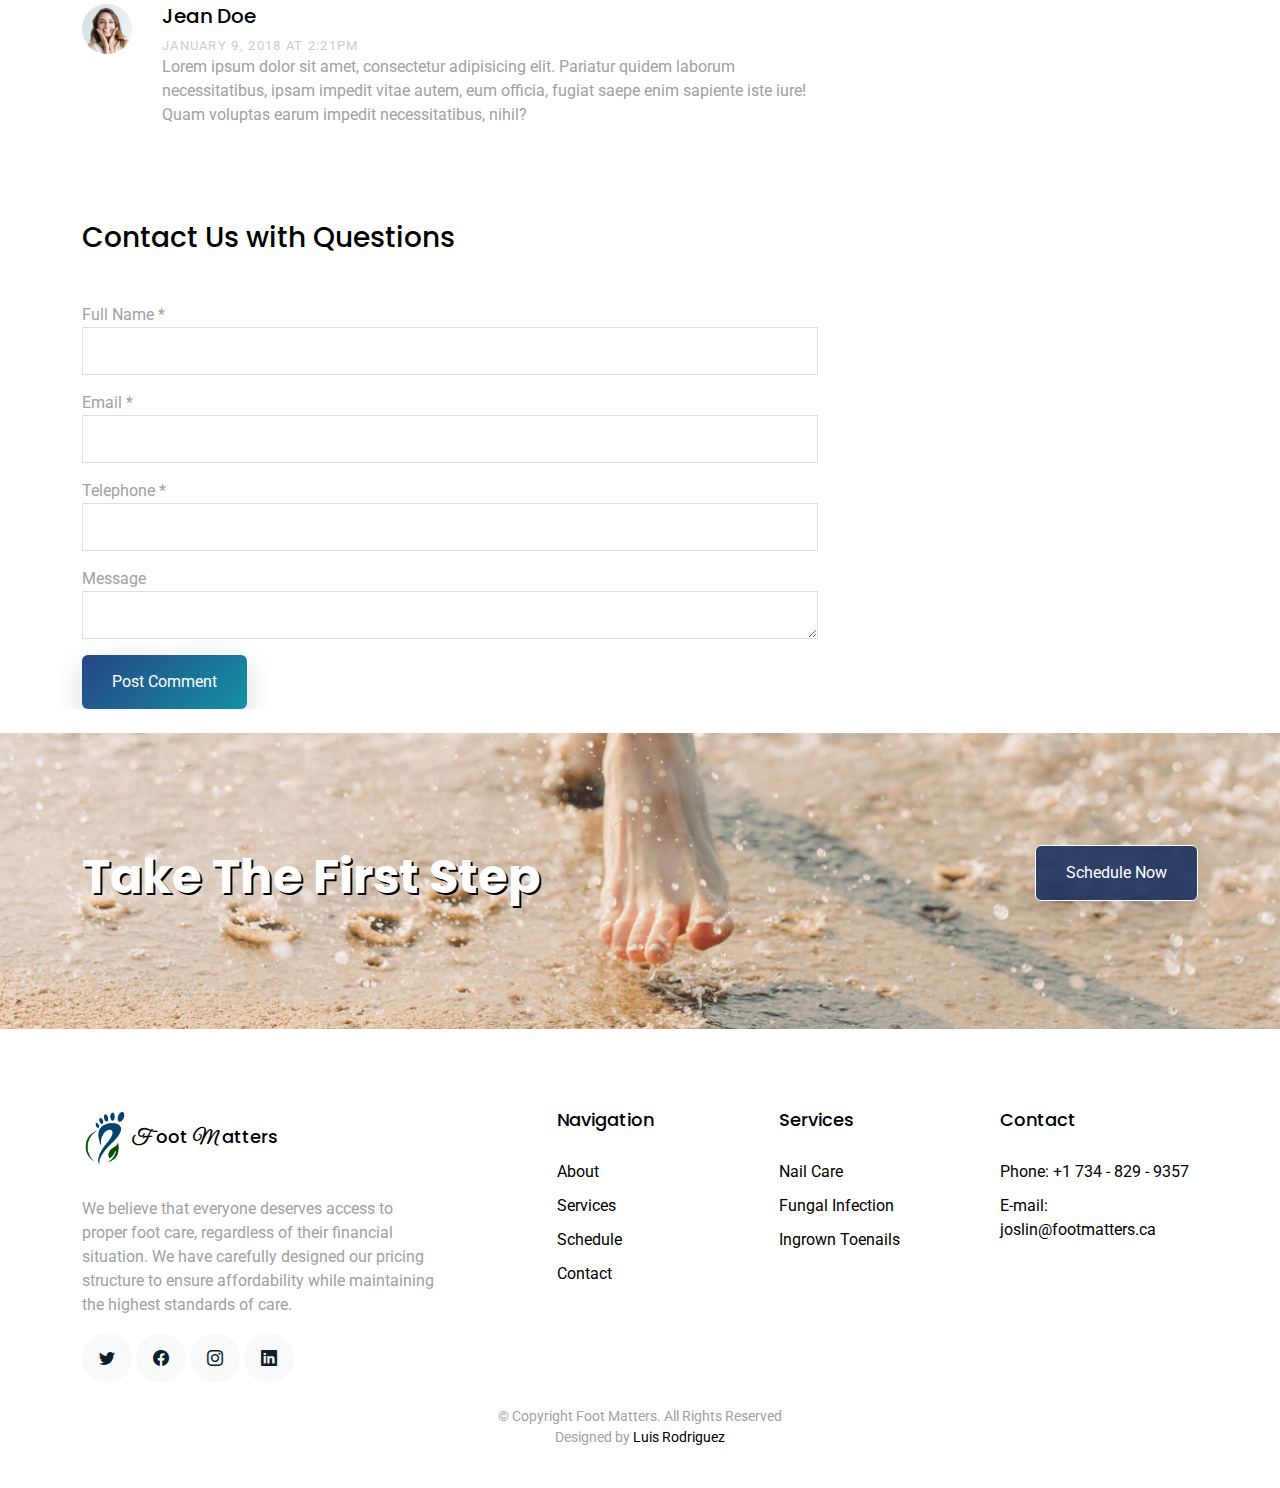
==== commit 056f4ad3: "contact and email update" ====
--- a/blog-callus.html
+++ b/blog-callus.html
@@ -69,7 +69,8 @@
               <li><a href="#">Drop Down 4</a></li>
             </ul>
           </li>
-          <li><a href="https://foot-matters.ca1.cliniko.com/users/sign_in">Schedule</a></li>
+<!--          <li><a href="https://foot-matters.ca1.cliniko.com/users/sign_in">Schedule</a></li>-->
+          <li><a href="tel:226-346-6946">Schedule</a></li>
           <li><a href="contact.html">Contact</a></li>
         </ul>
         <i class="bi bi-list mobile-nav-toggle"></i>
@@ -175,7 +176,8 @@
             <div class="pt-5">
               <p>Categories: <a href="#">Fungus</a>, <a href="#">Infection</a> Tags: <a href="#">Nail Trim</a>
 
-                <p><a href="https://foot-matters.ca1.cliniko.com/users/sign_in" target="_blank" class="btn btn-primary btn-sm">Schedule</a></p>
+<!--                <p><a href="https://foot-matters.ca1.cliniko.com/users/sign_in" target="_blank" class="btn btn-primary btn-sm">Schedule</a></p>-->
+              <p><a href="tel:226-346-6946" target="_blank" class="btn btn-primary btn-sm">Schedule</a></p>
             </div>
 
             <div class="pt-5">
@@ -320,7 +322,8 @@
             <h2>Take The First Step</h2>
           </div>
           <div class="col-md-5 text-center text-md-end">
-            <p><a href="https://foot-matters.ca1.cliniko.com/users/sign_in" class="btn btn-primary">Schedule Now</a></p>
+<!--            <p><a href="https://foot-matters.ca1.cliniko.com/users/sign_in" class="btn btn-primary">Schedule Now</a></p>-->
+            <p><a href="tel:226-346-6946" class="btn btn-primary">Schedule Now</a></p>
           </div>
         </div>
       </div>
@@ -353,7 +356,8 @@
               <ul class="list-unstyled">
                 <li><a href="features.html">About</a></li>
                 <li><a href="blog.html">Services</a></li>
-                <li><a href="https://foot-matters.ca1.cliniko.com/users/sign_in">Schedule</a></li>
+<!--                <li><a href="https://foot-matters.ca1.cliniko.com/users/sign_in">Schedule</a></li>-->
+                <li><a href="tel:226-346-6946">Schedule</a></li>
                 <li><a href="contact.html">Contact</a></li>
               </ul>
             </div>
@@ -375,7 +379,7 @@
               
                 <li><a href="contact.html">Phone: +1 734 - 829 - 9357</a></li>
                 
-                <li><a href="contact.html">E-mail: <span>luisnba76@gmail.com</span></a></li>
+                <li><a href="contact.html">E-mail: <span>joslin@footmatters.ca</span></a></li>
               </ul>
             </div>
           </div>
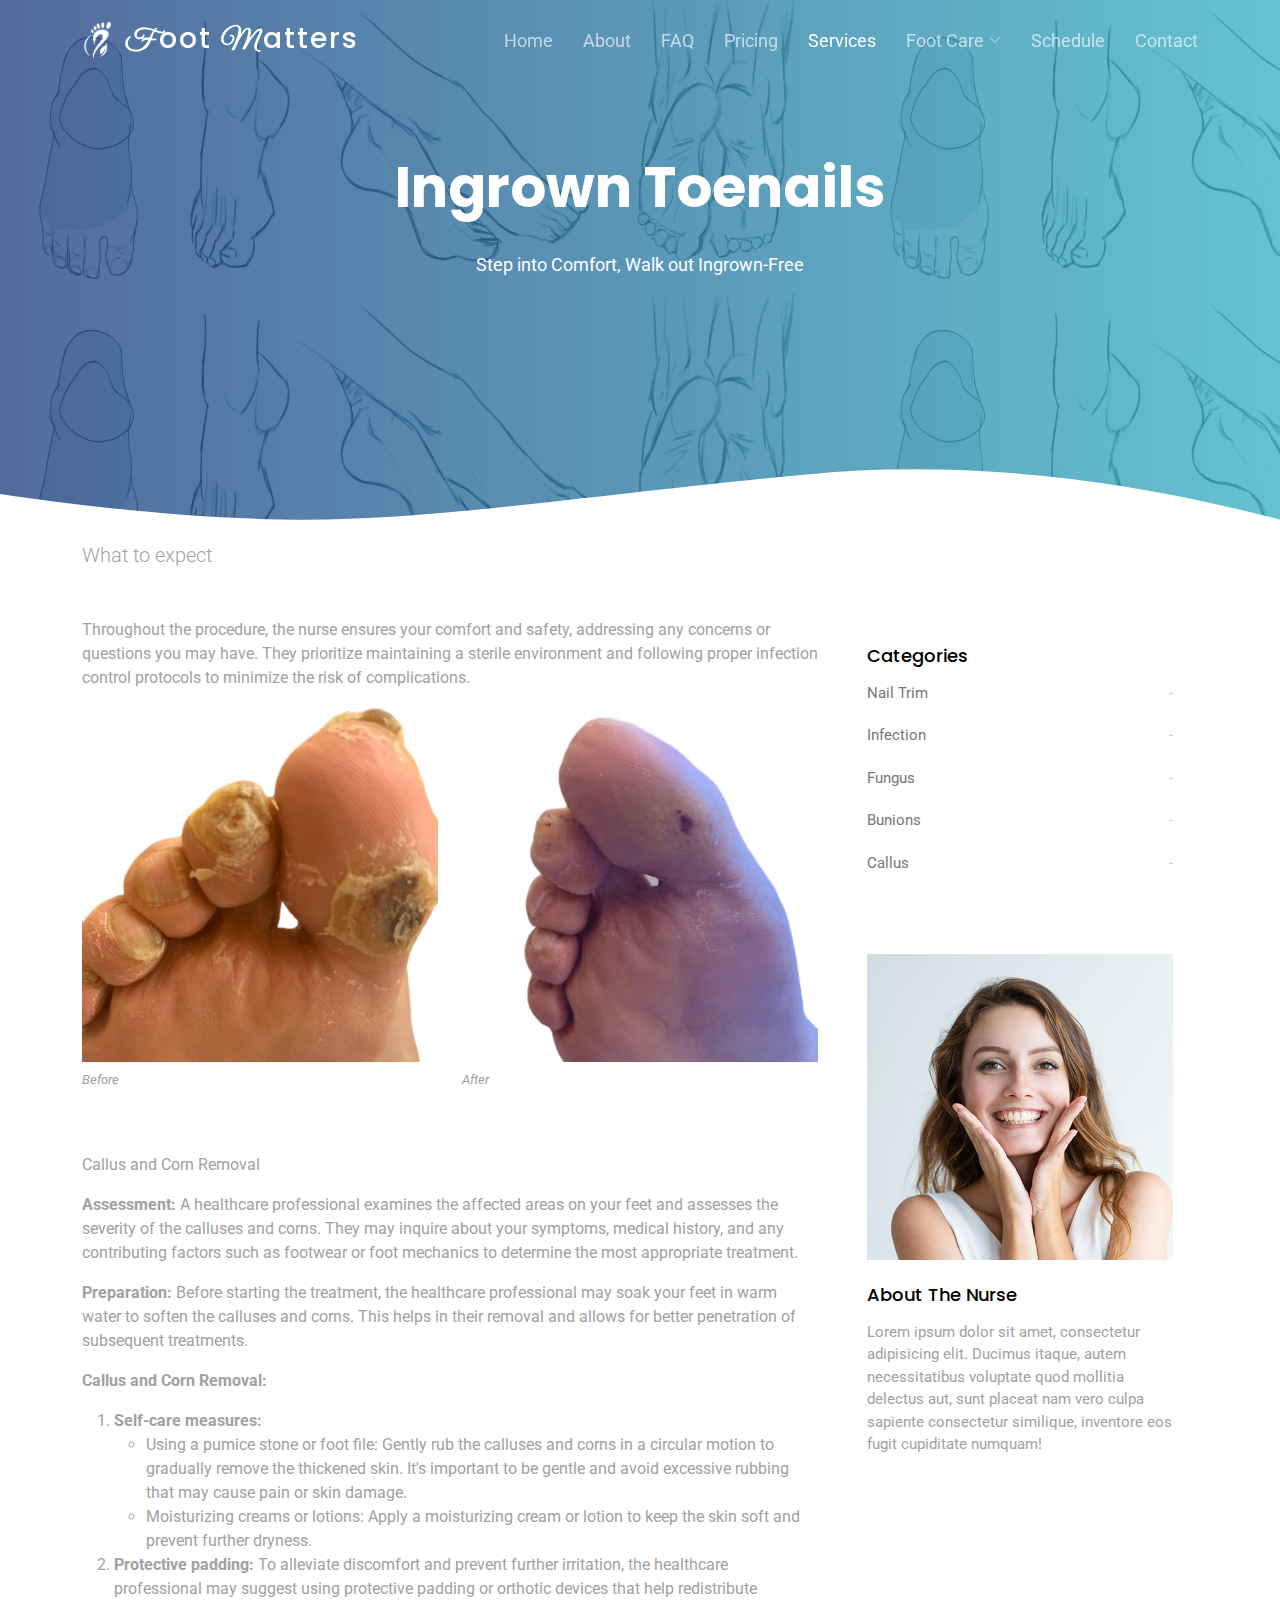
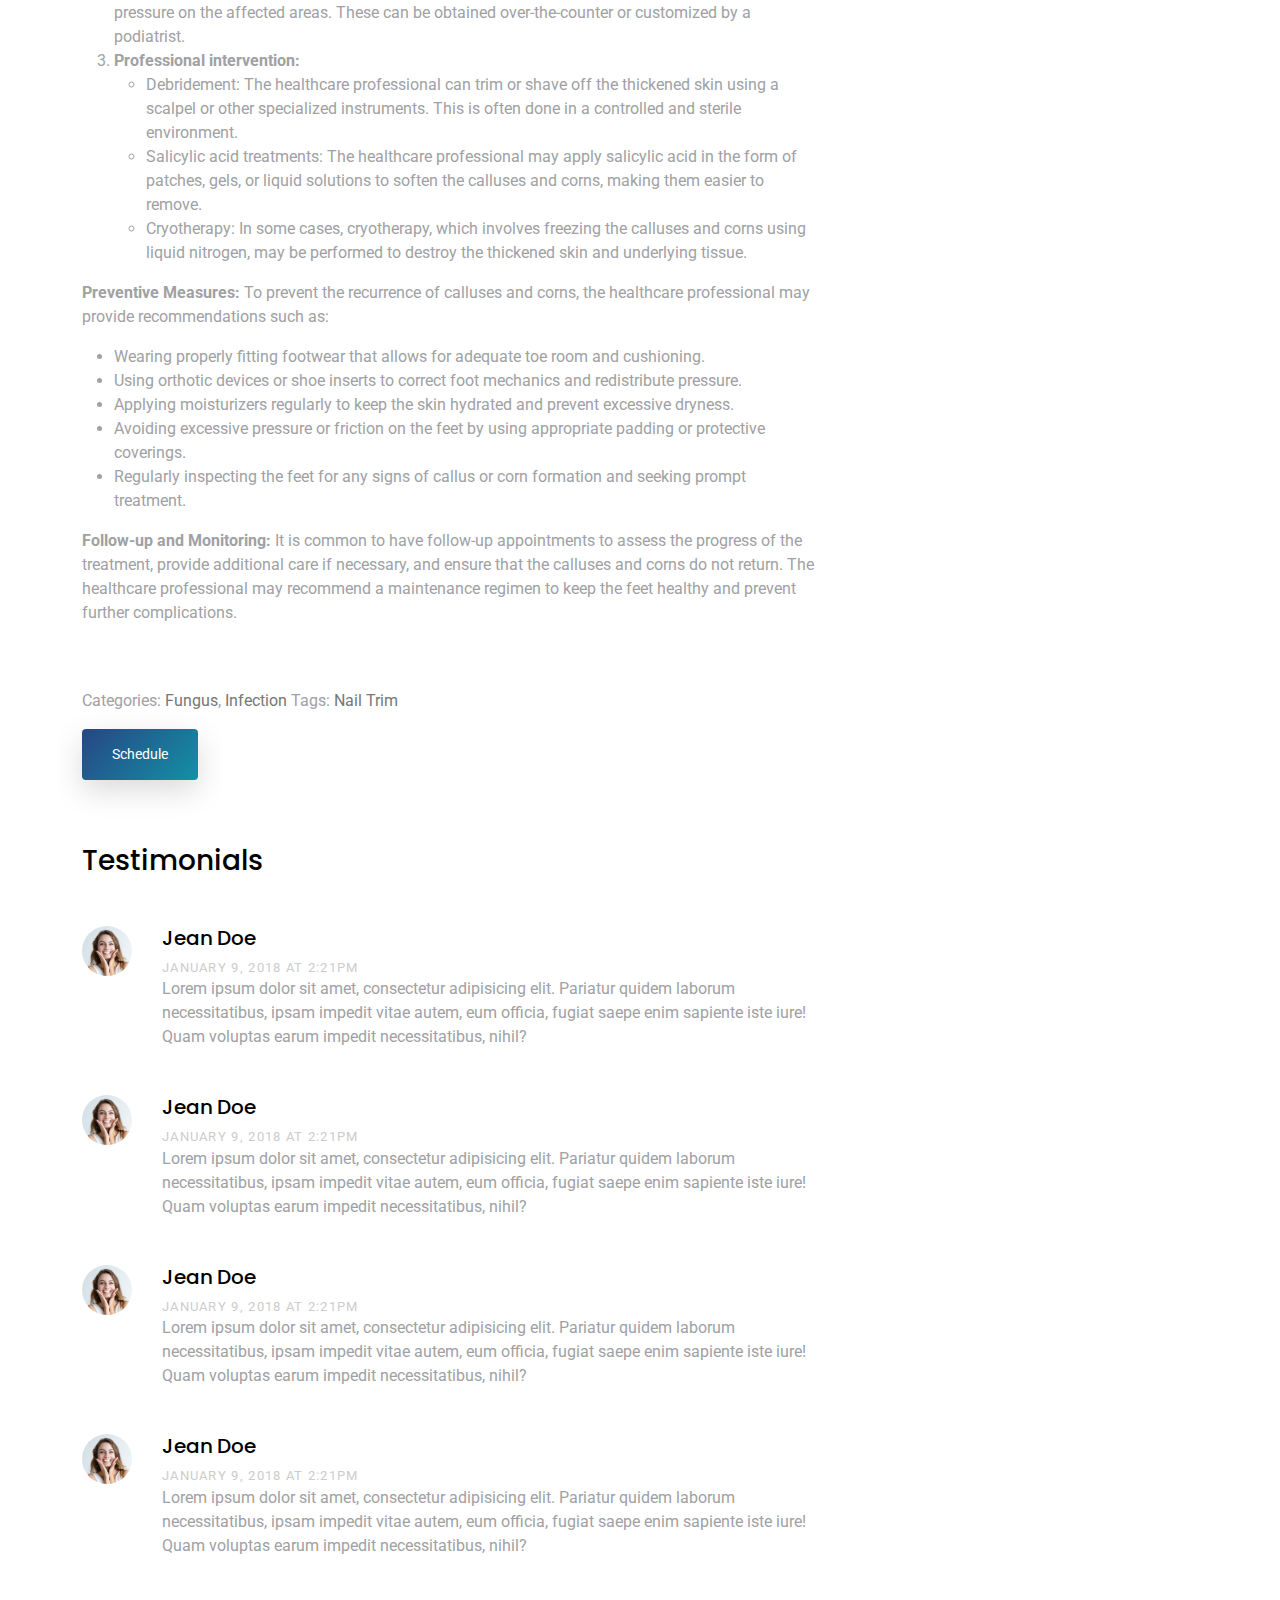
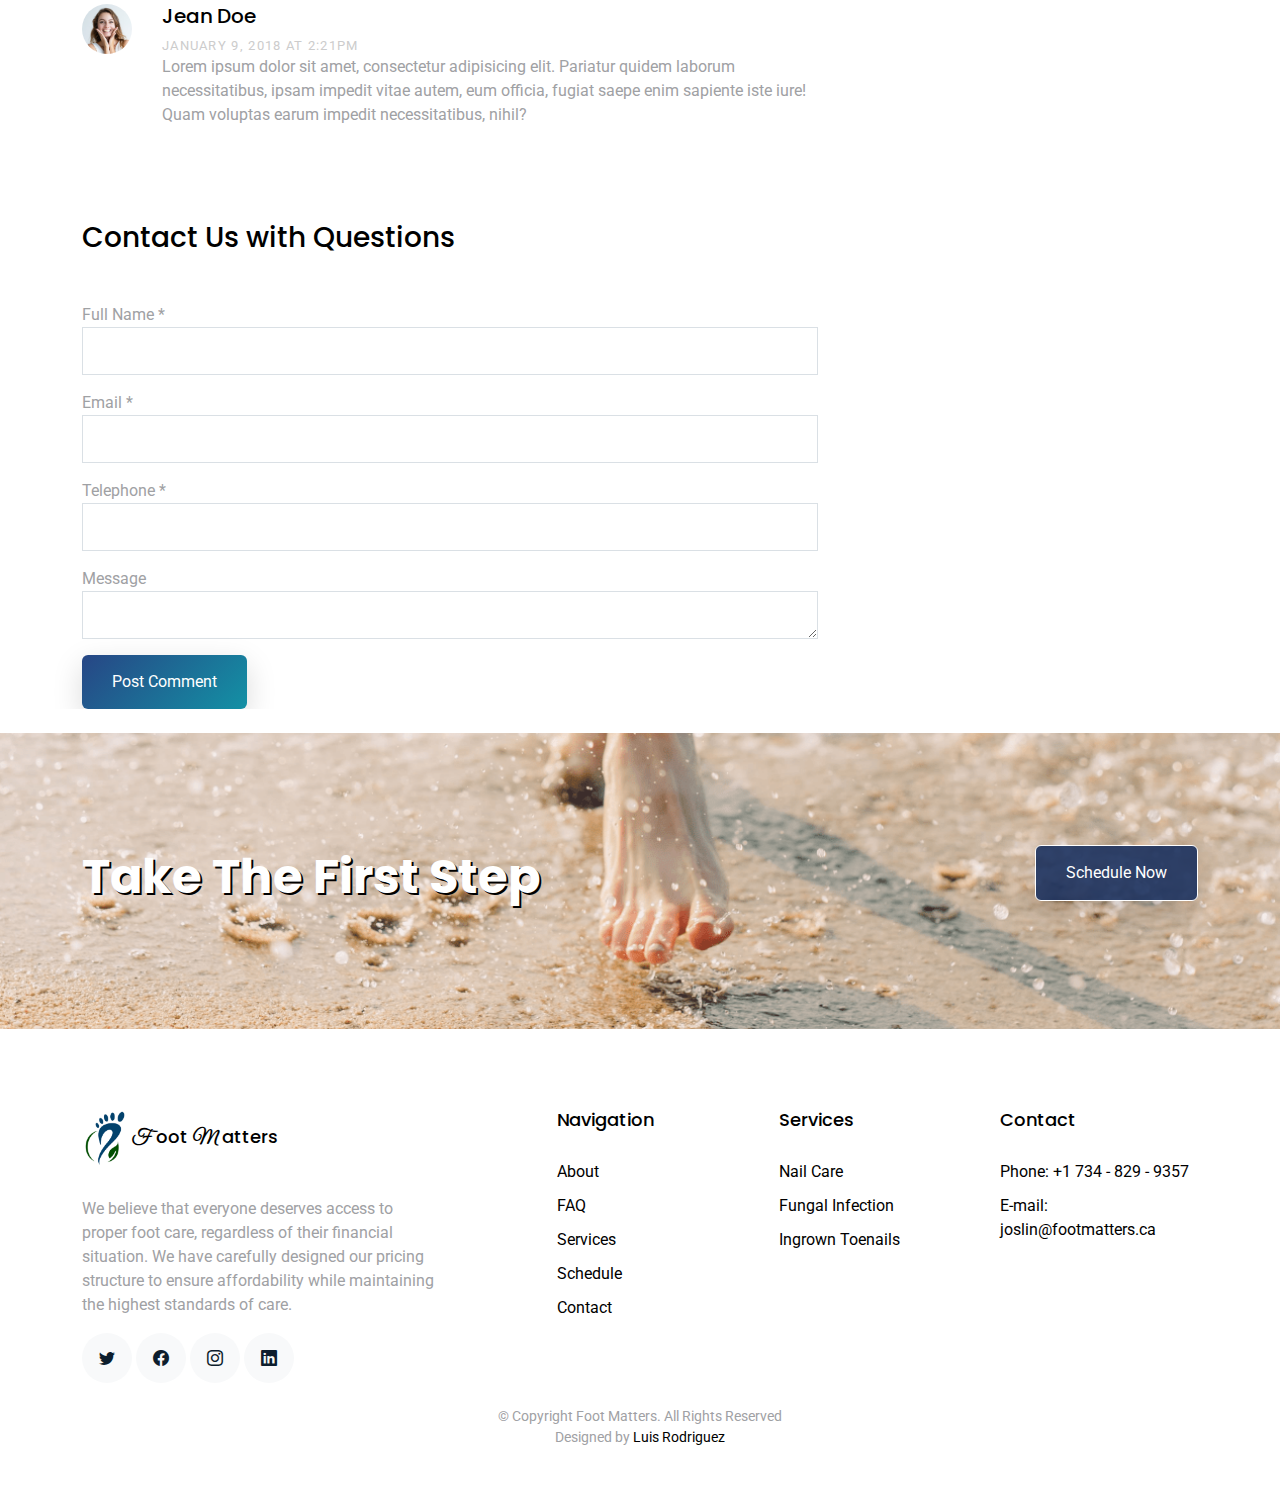
==== commit f7bdc64e: "adding faq to the other pages navbar and footer" ====
--- a/blog-callus.html
+++ b/blog-callus.html
@@ -50,6 +50,7 @@
         <ul>
           <li><a href="index.html">Home</a></li>
           <li><a href="features.html">About</a></li>
+          <li><a href="faq.html">FAQ</a></li>
           <li><a href="pricing.html">Pricing</a></li>
           <li><a class="active " href="blog.html">Services</a></li>
           <li class="dropdown"><a href="#"><span>Foot Care</span> <i class="bi bi-chevron-down"></i></a>
@@ -355,6 +356,7 @@
               <h3>Navigation</h3>
               <ul class="list-unstyled">
                 <li><a href="features.html">About</a></li>
+                <li><a href="faq.html">FAQ</a></li>
                 <li><a href="blog.html">Services</a></li>
 <!--                <li><a href="https://foot-matters.ca1.cliniko.com/users/sign_in">Schedule</a></li>-->
                 <li><a href="tel:226-346-6946">Schedule</a></li>
--- a/assets/css/style.css
+++ b/assets/css/style.css
@@ -51,14 +51,14 @@
   outline: 2px solid #101c36;
 }
 
-button:hover {
+button:not(.accordion-button):hover {
   color: #ffffff;
   transform: scale(1.1);
   outline: 2px solid #274685;
   box-shadow: 4px 5px 17px -4px #274685;
 }
 
-button::before {
+button:not(.accordion-button)::before {
   content: "";
   position: absolute;
   left: -50px;
@@ -71,7 +71,7 @@
   transition: width 1000ms;
 }
 
-button:hover::before {
+button:not(.accordion-button):hover::before {
   width: 250%;
 }
 
